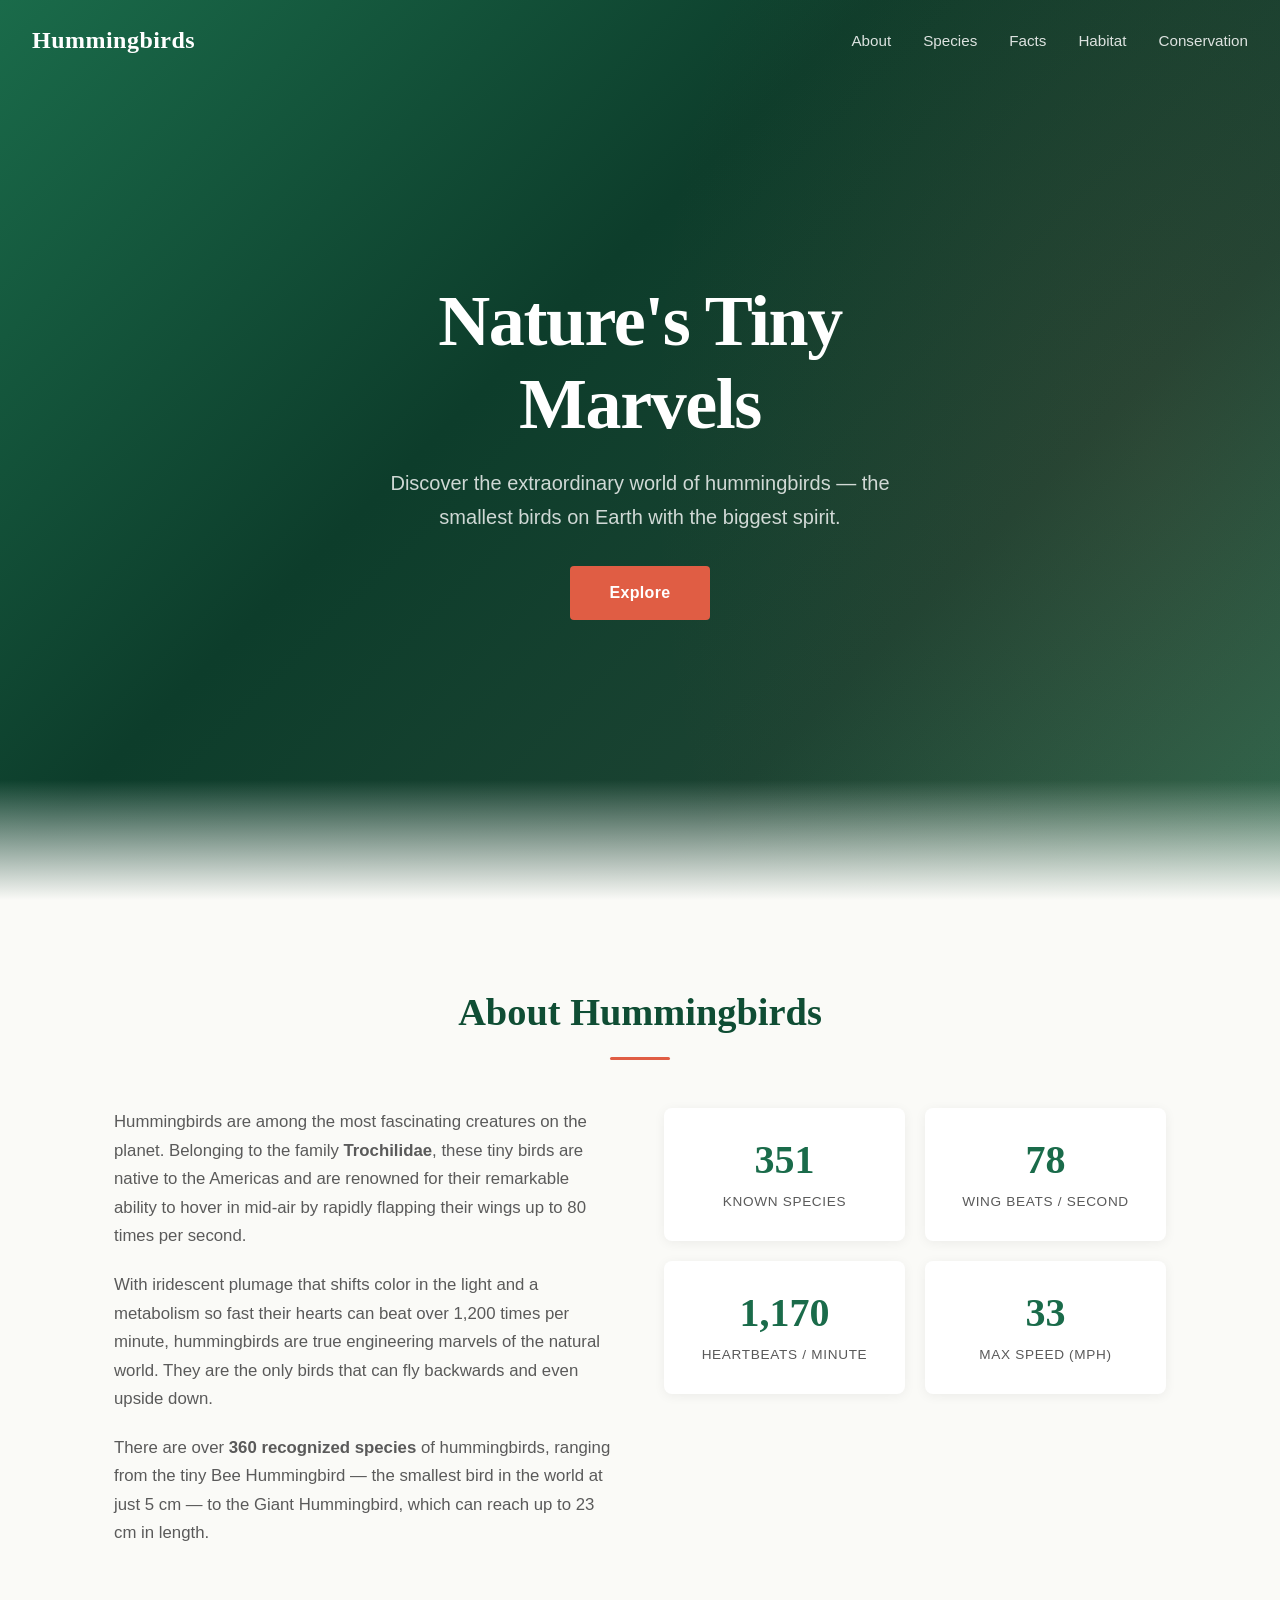
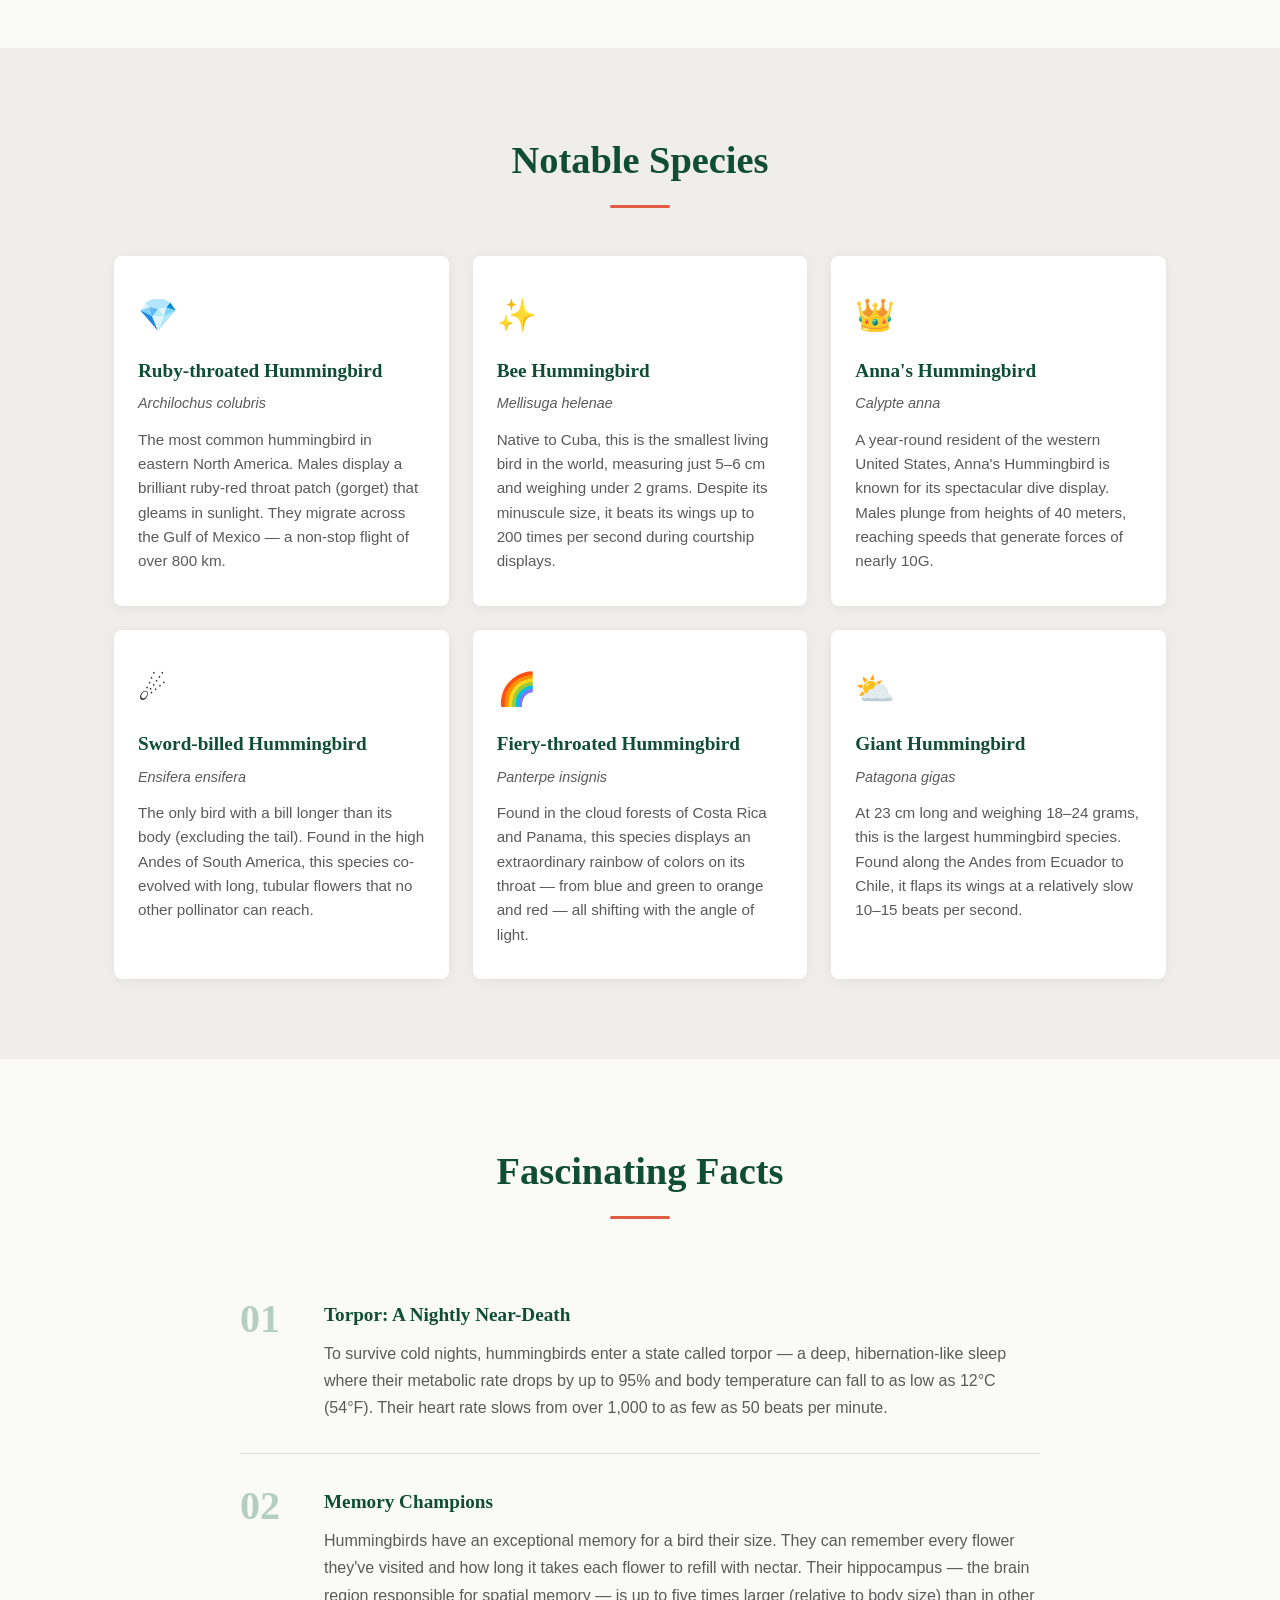
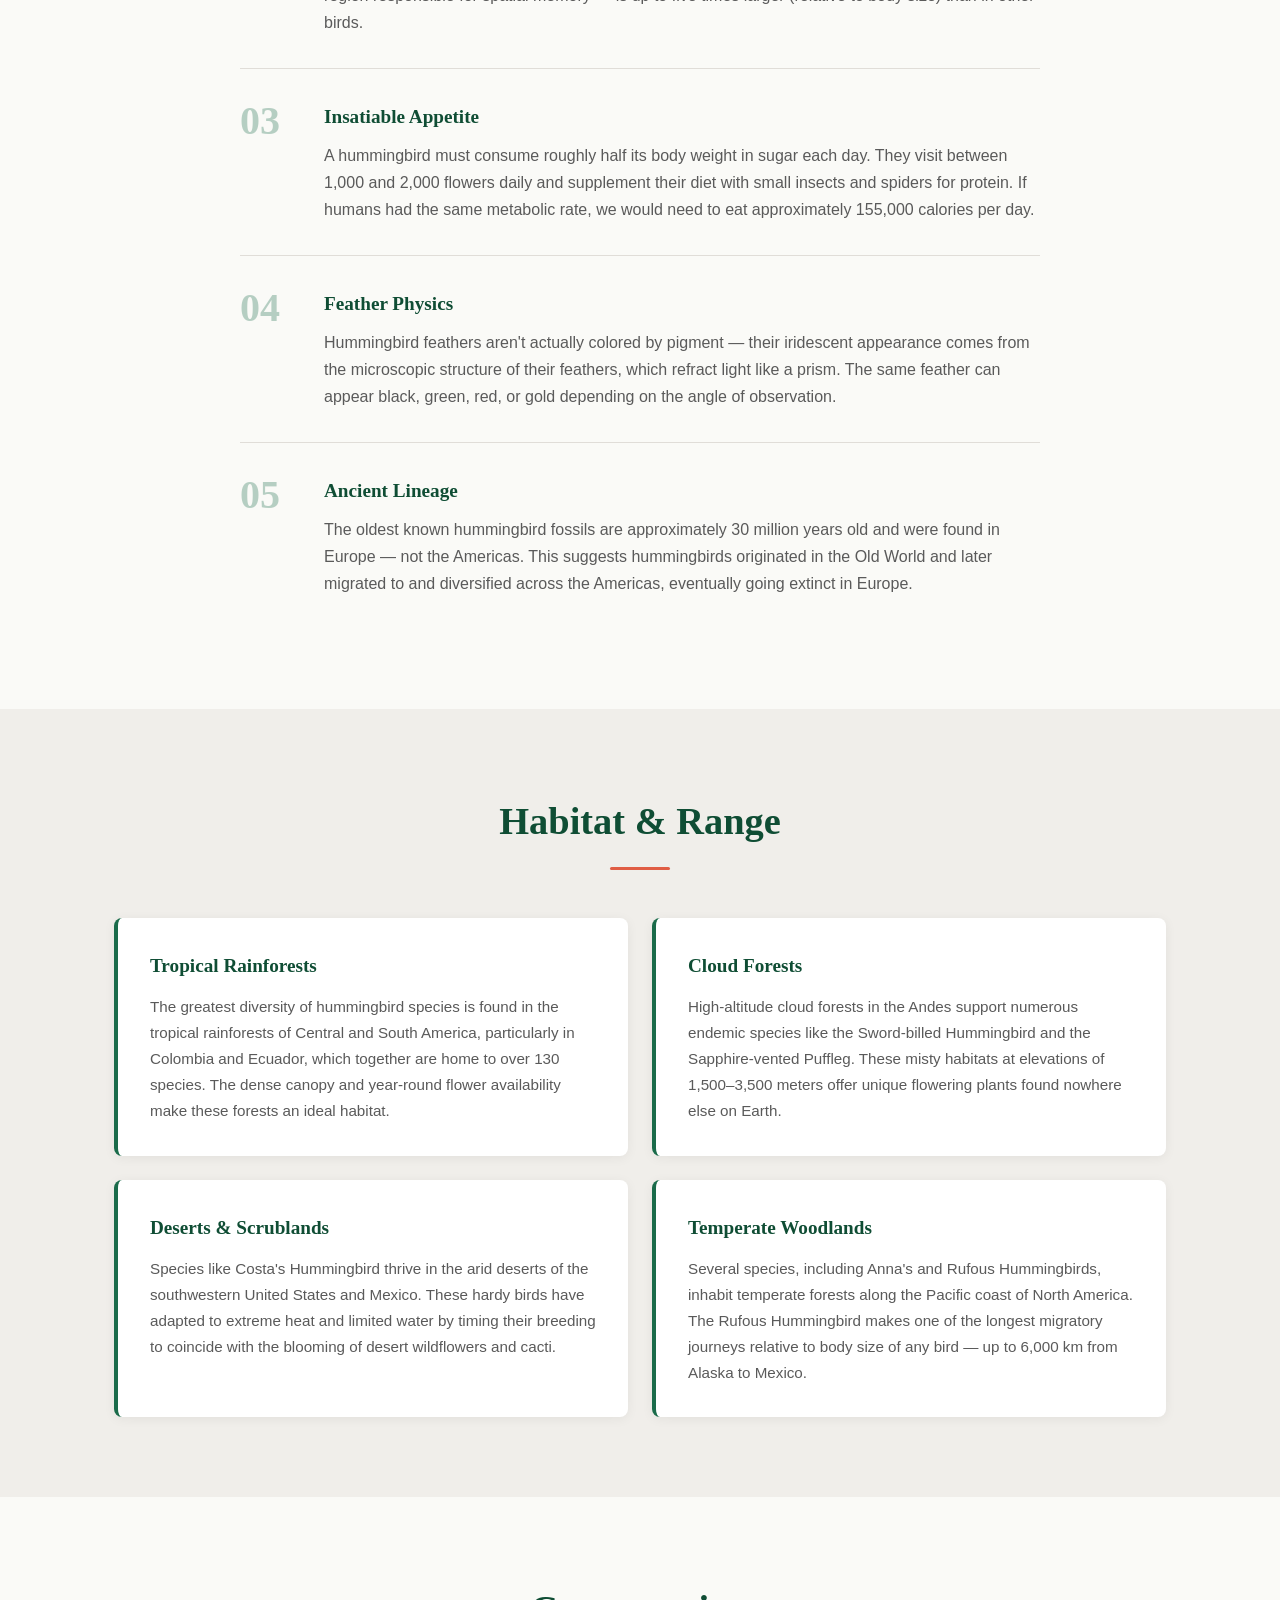
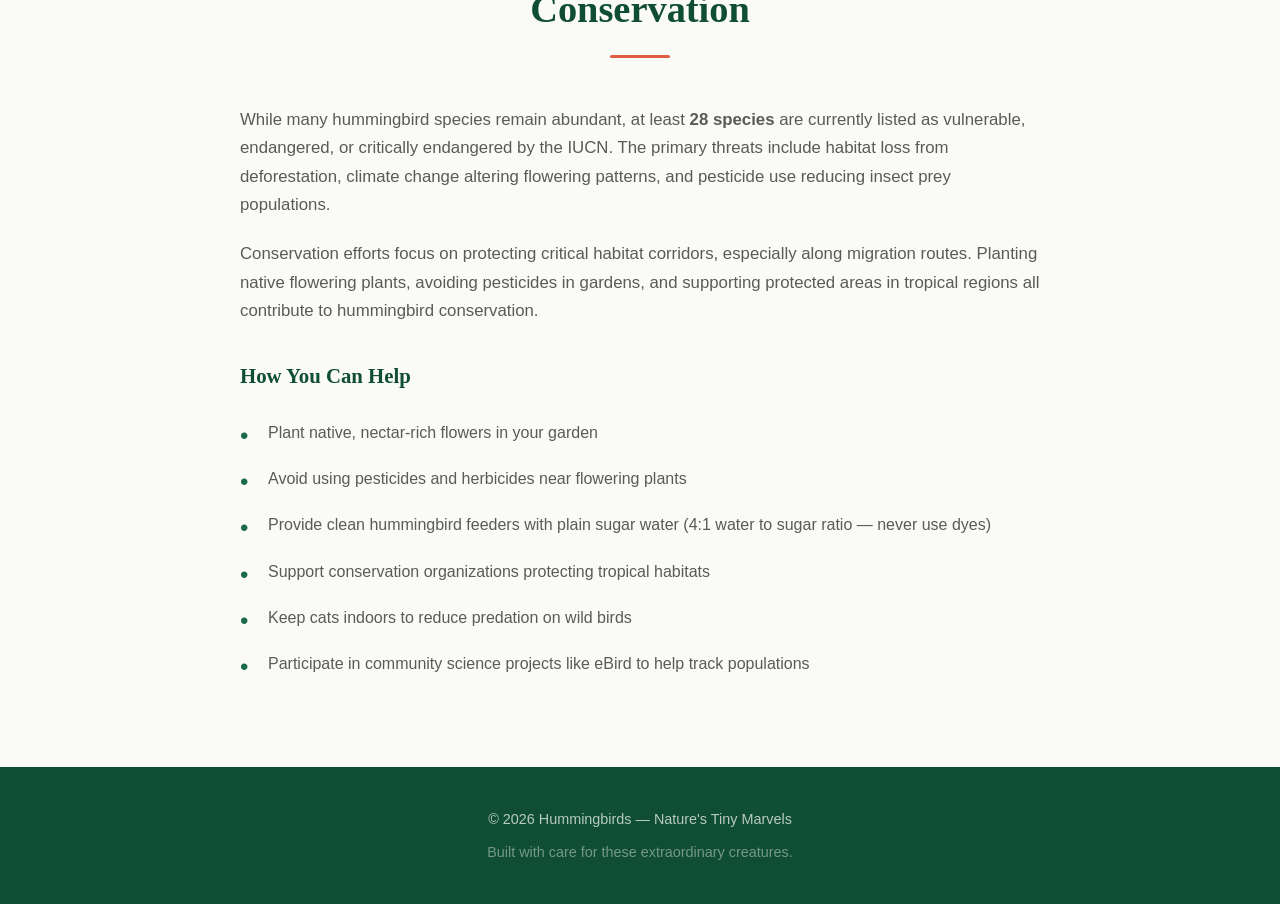
==== index.html @ 38709ebb "Add hummingbird website with HTML, CSS, and JavaScript Static website about hummingbirds featuring s" ====
<!DOCTYPE html>
<html lang="en">
<head>
  <meta charset="UTF-8">
  <meta name="viewport" content="width=device-width, initial-scale=1.0">
  <title>Hummingbirds — Nature's Tiny Marvels</title>
  <link rel="stylesheet" href="styles.css">
</head>
<body>
  <header class="hero">
    <nav class="nav">
      <div class="nav-brand">Hummingbirds</div>
      <ul class="nav-links">
        <li><a href="#about">About</a></li>
        <li><a href="#species">Species</a></li>
        <li><a href="#facts">Facts</a></li>
        <li><a href="#habitat">Habitat</a></li>
        <li><a href="#conservation">Conservation</a></li>
      </ul>
      <button class="nav-toggle" aria-label="Toggle navigation">&#9776;</button>
    </nav>
    <div class="hero-content">
      <h1>Nature's Tiny Marvels</h1>
      <p>Discover the extraordinary world of hummingbirds — the smallest birds on Earth with the biggest spirit.</p>
      <a href="#about" class="btn">Explore</a>
    </div>
  </header>

  <main>
    <!-- About Section -->
    <section id="about" class="section">
      <div class="container">
        <h2 class="section-title">About Hummingbirds</h2>
        <div class="about-grid">
          <div class="about-text">
            <p>
              Hummingbirds are among the most fascinating creatures on the planet. Belonging to the
              family <strong>Trochilidae</strong>, these tiny birds are native to the Americas and are
              renowned for their remarkable ability to hover in mid-air by rapidly flapping their wings
              up to 80 times per second.
            </p>
            <p>
              With iridescent plumage that shifts color in the light and a metabolism so fast their
              hearts can beat over 1,200 times per minute, hummingbirds are true engineering marvels
              of the natural world. They are the only birds that can fly backwards and even upside
              down.
            </p>
            <p>
              There are over <strong>360 recognized species</strong> of hummingbirds, ranging from
              the tiny Bee Hummingbird — the smallest bird in the world at just 5 cm — to the
              Giant Hummingbird, which can reach up to 23 cm in length.
            </p>
          </div>
          <div class="about-stats">
            <div class="stat-card">
              <span class="stat-number" data-target="360">0</span>
              <span class="stat-label">Known Species</span>
            </div>
            <div class="stat-card">
              <span class="stat-number" data-target="80">0</span>
              <span class="stat-label">Wing Beats / Second</span>
            </div>
            <div class="stat-card">
              <span class="stat-number" data-target="1200">0</span>
              <span class="stat-label">Heartbeats / Minute</span>
            </div>
            <div class="stat-card">
              <span class="stat-number" data-target="34">0</span>
              <span class="stat-label">Max Speed (mph)</span>
            </div>
          </div>
        </div>
      </div>
    </section>

    <!-- Species Section -->
    <section id="species" class="section section-alt">
      <div class="container">
        <h2 class="section-title">Notable Species</h2>
        <div class="species-grid">
          <div class="species-card">
            <div class="species-icon">&#x1F48E;</div>
            <h3>Ruby-throated Hummingbird</h3>
            <p class="species-latin">Archilochus colubris</p>
            <p>
              The most common hummingbird in eastern North America. Males display a brilliant
              ruby-red throat patch (gorget) that gleams in sunlight. They migrate across the
              Gulf of Mexico — a non-stop flight of over 800 km.
            </p>
          </div>
          <div class="species-card">
            <div class="species-icon">&#x2728;</div>
            <h3>Bee Hummingbird</h3>
            <p class="species-latin">Mellisuga helenae</p>
            <p>
              Native to Cuba, this is the smallest living bird in the world, measuring just
              5–6 cm and weighing under 2 grams. Despite its minuscule size, it beats its
              wings up to 200 times per second during courtship displays.
            </p>
          </div>
          <div class="species-card">
            <div class="species-icon">&#x1F451;</div>
            <h3>Anna's Hummingbird</h3>
            <p class="species-latin">Calypte anna</p>
            <p>
              A year-round resident of the western United States, Anna's Hummingbird is known
              for its spectacular dive display. Males plunge from heights of 40 meters, reaching
              speeds that generate forces of nearly 10G.
            </p>
          </div>
          <div class="species-card">
            <div class="species-icon">&#x2604;</div>
            <h3>Sword-billed Hummingbird</h3>
            <p class="species-latin">Ensifera ensifera</p>
            <p>
              The only bird with a bill longer than its body (excluding the tail). Found in the
              high Andes of South America, this species co-evolved with long, tubular flowers
              that no other pollinator can reach.
            </p>
          </div>
          <div class="species-card">
            <div class="species-icon">&#x1F308;</div>
            <h3>Fiery-throated Hummingbird</h3>
            <p class="species-latin">Panterpe insignis</p>
            <p>
              Found in the cloud forests of Costa Rica and Panama, this species displays an
              extraordinary rainbow of colors on its throat — from blue and green to orange
              and red — all shifting with the angle of light.
            </p>
          </div>
          <div class="species-card">
            <div class="species-icon">&#x26C5;</div>
            <h3>Giant Hummingbird</h3>
            <p class="species-latin">Patagona gigas</p>
            <p>
              At 23 cm long and weighing 18–24 grams, this is the largest hummingbird species.
              Found along the Andes from Ecuador to Chile, it flaps its wings at a relatively
              slow 10–15 beats per second.
            </p>
          </div>
        </div>
      </div>
    </section>

    <!-- Facts Section -->
    <section id="facts" class="section">
      <div class="container">
        <h2 class="section-title">Fascinating Facts</h2>
        <div class="facts-list">
          <div class="fact-item">
            <div class="fact-number">01</div>
            <div class="fact-content">
              <h3>Torpor: A Nightly Near-Death</h3>
              <p>
                To survive cold nights, hummingbirds enter a state called torpor — a deep,
                hibernation-like sleep where their metabolic rate drops by up to 95% and body
                temperature can fall to as low as 12°C (54°F). Their heart rate slows from
                over 1,000 to as few as 50 beats per minute.
              </p>
            </div>
          </div>
          <div class="fact-item">
            <div class="fact-number">02</div>
            <div class="fact-content">
              <h3>Memory Champions</h3>
              <p>
                Hummingbirds have an exceptional memory for a bird their size. They can remember
                every flower they've visited and how long it takes each flower to refill with
                nectar. Their hippocampus — the brain region responsible for spatial memory —
                is up to five times larger (relative to body size) than in other birds.
              </p>
            </div>
          </div>
          <div class="fact-item">
            <div class="fact-number">03</div>
            <div class="fact-content">
              <h3>Insatiable Appetite</h3>
              <p>
                A hummingbird must consume roughly half its body weight in sugar each day. They
                visit between 1,000 and 2,000 flowers daily and supplement their diet with
                small insects and spiders for protein. If humans had the same metabolic rate,
                we would need to eat approximately 155,000 calories per day.
              </p>
            </div>
          </div>
          <div class="fact-item">
            <div class="fact-number">04</div>
            <div class="fact-content">
              <h3>Feather Physics</h3>
              <p>
                Hummingbird feathers aren't actually colored by pigment — their iridescent
                appearance comes from the microscopic structure of their feathers, which refract
                light like a prism. The same feather can appear black, green, red, or gold
                depending on the angle of observation.
              </p>
            </div>
          </div>
          <div class="fact-item">
            <div class="fact-number">05</div>
            <div class="fact-content">
              <h3>Ancient Lineage</h3>
              <p>
                The oldest known hummingbird fossils are approximately 30 million years old
                and were found in Europe — not the Americas. This suggests hummingbirds
                originated in the Old World and later migrated to and diversified across
                the Americas, eventually going extinct in Europe.
              </p>
            </div>
          </div>
        </div>
      </div>
    </section>

    <!-- Habitat Section -->
    <section id="habitat" class="section section-alt">
      <div class="container">
        <h2 class="section-title">Habitat & Range</h2>
        <div class="habitat-grid">
          <div class="habitat-card">
            <h3>Tropical Rainforests</h3>
            <p>
              The greatest diversity of hummingbird species is found in the tropical rainforests
              of Central and South America, particularly in Colombia and Ecuador, which together
              are home to over 130 species. The dense canopy and year-round flower availability
              make these forests an ideal habitat.
            </p>
          </div>
          <div class="habitat-card">
            <h3>Cloud Forests</h3>
            <p>
              High-altitude cloud forests in the Andes support numerous endemic species like the
              Sword-billed Hummingbird and the Sapphire-vented Puffleg. These misty habitats at
              elevations of 1,500–3,500 meters offer unique flowering plants found nowhere else
              on Earth.
            </p>
          </div>
          <div class="habitat-card">
            <h3>Deserts & Scrublands</h3>
            <p>
              Species like Costa's Hummingbird thrive in the arid deserts of the southwestern
              United States and Mexico. These hardy birds have adapted to extreme heat and
              limited water by timing their breeding to coincide with the blooming of desert
              wildflowers and cacti.
            </p>
          </div>
          <div class="habitat-card">
            <h3>Temperate Woodlands</h3>
            <p>
              Several species, including Anna's and Rufous Hummingbirds, inhabit temperate
              forests along the Pacific coast of North America. The Rufous Hummingbird makes
              one of the longest migratory journeys relative to body size of any bird — up to
              6,000 km from Alaska to Mexico.
            </p>
          </div>
        </div>
      </div>
    </section>

    <!-- Conservation Section -->
    <section id="conservation" class="section">
      <div class="container">
        <h2 class="section-title">Conservation</h2>
        <div class="conservation-content">
          <div class="conservation-text">
            <p>
              While many hummingbird species remain abundant, at least <strong>28 species</strong>
              are currently listed as vulnerable, endangered, or critically endangered by the IUCN.
              The primary threats include habitat loss from deforestation, climate change altering
              flowering patterns, and pesticide use reducing insect prey populations.
            </p>
            <p>
              Conservation efforts focus on protecting critical habitat corridors, especially along
              migration routes. Planting native flowering plants, avoiding pesticides in gardens,
              and supporting protected areas in tropical regions all contribute to hummingbird
              conservation.
            </p>
            <h3>How You Can Help</h3>
            <ul class="help-list">
              <li>Plant native, nectar-rich flowers in your garden</li>
              <li>Avoid using pesticides and herbicides near flowering plants</li>
              <li>Provide clean hummingbird feeders with plain sugar water (4:1 water to sugar ratio — never use dyes)</li>
              <li>Support conservation organizations protecting tropical habitats</li>
              <li>Keep cats indoors to reduce predation on wild birds</li>
              <li>Participate in community science projects like eBird to help track populations</li>
            </ul>
          </div>
        </div>
      </div>
    </section>
  </main>

  <footer class="footer">
    <div class="container">
      <p>&copy; 2026 Hummingbirds — Nature's Tiny Marvels</p>
      <p class="footer-note">Built with care for these extraordinary creatures.</p>
    </div>
  </footer>

  <script src="script.js"></script>
</body>
</html>
---- styles.css ----
/* ===== Reset & Base ===== */
*,
*::before,
*::after {
  margin: 0;
  padding: 0;
  box-sizing: border-box;
}

:root {
  --color-primary: #1a6b4a;
  --color-primary-dark: #0f4d34;
  --color-accent: #e05d44;
  --color-bg: #fafaf7;
  --color-bg-alt: #f0eeea;
  --color-text: #2c2c2c;
  --color-text-light: #5a5a5a;
  --color-white: #ffffff;
  --font-heading: 'Georgia', 'Times New Roman', serif;
  --font-body: 'Segoe UI', 'Helvetica Neue', Arial, sans-serif;
  --max-width: 1100px;
  --transition: 0.3s ease;
}

html {
  scroll-behavior: smooth;
  font-size: 16px;
}

body {
  font-family: var(--font-body);
  color: var(--color-text);
  background-color: var(--color-bg);
  line-height: 1.7;
}

a {
  text-decoration: none;
  color: inherit;
}

ul {
  list-style: none;
}

img {
  max-width: 100%;
  display: block;
}

.container {
  max-width: var(--max-width);
  margin: 0 auto;
  padding: 0 1.5rem;
}

/* ===== Navigation ===== */
.nav {
  display: flex;
  align-items: center;
  justify-content: space-between;
  padding: 1.25rem 2rem;
  position: absolute;
  top: 0;
  left: 0;
  right: 0;
  z-index: 100;
}

.nav-brand {
  font-family: var(--font-heading);
  font-size: 1.5rem;
  font-weight: 700;
  color: var(--color-white);
  letter-spacing: 0.02em;
}

.nav-links {
  display: flex;
  gap: 2rem;
}

.nav-links a {
  color: rgba(255, 255, 255, 0.85);
  font-size: 0.95rem;
  font-weight: 500;
  transition: color var(--transition);
  position: relative;
}

.nav-links a::after {
  content: '';
  position: absolute;
  bottom: -4px;
  left: 0;
  width: 0;
  height: 2px;
  background-color: var(--color-white);
  transition: width var(--transition);
}

.nav-links a:hover {
  color: var(--color-white);
}

.nav-links a:hover::after {
  width: 100%;
}

.nav-toggle {
  display: none;
  background: none;
  border: none;
  color: var(--color-white);
  font-size: 1.5rem;
  cursor: pointer;
}

/* ===== Hero ===== */
.hero {
  position: relative;
  min-height: 100vh;
  display: flex;
  flex-direction: column;
  justify-content: center;
  align-items: center;
  text-align: center;
  background: linear-gradient(135deg, #1a6b4a 0%, #0d3d2b 40%, #1b4332 70%, #2d6a4f 100%);
  overflow: hidden;
}

.hero::before {
  content: '';
  position: absolute;
  top: -50%;
  right: -30%;
  width: 80%;
  height: 200%;
  background: radial-gradient(ellipse, rgba(224, 93, 68, 0.08) 0%, transparent 70%);
  pointer-events: none;
}

.hero::after {
  content: '';
  position: absolute;
  bottom: 0;
  left: 0;
  right: 0;
  height: 120px;
  background: linear-gradient(to top, var(--color-bg), transparent);
  pointer-events: none;
}

.hero-content {
  position: relative;
  z-index: 10;
  padding: 0 1.5rem;
  max-width: 700px;
}

.hero-content h1 {
  font-family: var(--font-heading);
  font-size: clamp(2.5rem, 6vw, 4.5rem);
  color: var(--color-white);
  line-height: 1.15;
  margin-bottom: 1.25rem;
  letter-spacing: -0.02em;
}

.hero-content p {
  font-size: clamp(1rem, 2vw, 1.25rem);
  color: rgba(255, 255, 255, 0.8);
  margin-bottom: 2rem;
  max-width: 550px;
  margin-left: auto;
  margin-right: auto;
}

.btn {
  display: inline-block;
  padding: 0.85rem 2.5rem;
  background-color: var(--color-accent);
  color: var(--color-white);
  font-size: 1rem;
  font-weight: 600;
  border-radius: 4px;
  transition: background-color var(--transition), transform var(--transition);
  letter-spacing: 0.02em;
}

.btn:hover {
  background-color: #c94d38;
  transform: translateY(-2px);
}

/* ===== Sections ===== */
.section {
  padding: 5rem 0;
}

.section-alt {
  background-color: var(--color-bg-alt);
}

.section-title {
  font-family: var(--font-heading);
  font-size: clamp(1.75rem, 3vw, 2.5rem);
  text-align: center;
  margin-bottom: 3rem;
  color: var(--color-primary-dark);
  position: relative;
}

.section-title::after {
  content: '';
  display: block;
  width: 60px;
  height: 3px;
  background-color: var(--color-accent);
  margin: 0.75rem auto 0;
  border-radius: 2px;
}

/* ===== About Section ===== */
.about-grid {
  display: grid;
  grid-template-columns: 1fr 1fr;
  gap: 3rem;
  align-items: start;
}

.about-text p {
  margin-bottom: 1.25rem;
  color: var(--color-text-light);
  font-size: 1.05rem;
}

.about-stats {
  display: grid;
  grid-template-columns: 1fr 1fr;
  gap: 1.25rem;
}

.stat-card {
  background: var(--color-white);
  border-radius: 8px;
  padding: 1.75rem 1.25rem;
  text-align: center;
  box-shadow: 0 2px 12px rgba(0, 0, 0, 0.06);
  transition: transform var(--transition), box-shadow var(--transition);
}

.stat-card:hover {
  transform: translateY(-4px);
  box-shadow: 0 6px 20px rgba(0, 0, 0, 0.1);
}

.stat-number {
  display: block;
  font-family: var(--font-heading);
  font-size: 2.5rem;
  font-weight: 700;
  color: var(--color-primary);
  line-height: 1.2;
}

.stat-label {
  display: block;
  font-size: 0.85rem;
  color: var(--color-text-light);
  margin-top: 0.35rem;
  text-transform: uppercase;
  letter-spacing: 0.05em;
}

/* ===== Species Section ===== */
.species-grid {
  display: grid;
  grid-template-columns: repeat(3, 1fr);
  gap: 1.5rem;
}

.species-card {
  background: var(--color-white);
  border-radius: 8px;
  padding: 2rem 1.5rem;
  box-shadow: 0 2px 12px rgba(0, 0, 0, 0.06);
  transition: transform var(--transition), box-shadow var(--transition);
}

.species-card:hover {
  transform: translateY(-4px);
  box-shadow: 0 6px 20px rgba(0, 0, 0, 0.1);
}

.species-icon {
  font-size: 2rem;
  margin-bottom: 0.75rem;
}

.species-card h3 {
  font-family: var(--font-heading);
  font-size: 1.2rem;
  color: var(--color-primary-dark);
  margin-bottom: 0.25rem;
}

.species-latin {
  font-style: italic;
  font-size: 0.9rem;
  color: var(--color-text-light);
  margin-bottom: 0.75rem;
}

.species-card p:last-child {
  font-size: 0.95rem;
  color: var(--color-text-light);
  line-height: 1.6;
}

/* ===== Facts Section ===== */
.facts-list {
  max-width: 800px;
  margin: 0 auto;
}

.fact-item {
  display: flex;
  gap: 1.5rem;
  padding: 2rem 0;
  border-bottom: 1px solid #e0ddd8;
}

.fact-item:last-child {
  border-bottom: none;
}

.fact-number {
  font-family: var(--font-heading);
  font-size: 2.5rem;
  font-weight: 700;
  color: var(--color-primary);
  opacity: 0.3;
  line-height: 1;
  flex-shrink: 0;
  width: 60px;
}

.fact-content h3 {
  font-family: var(--font-heading);
  font-size: 1.2rem;
  color: var(--color-primary-dark);
  margin-bottom: 0.5rem;
}

.fact-content p {
  font-size: 1rem;
  color: var(--color-text-light);
  line-height: 1.7;
}

/* ===== Habitat Section ===== */
.habitat-grid {
  display: grid;
  grid-template-columns: repeat(2, 1fr);
  gap: 1.5rem;
}

.habitat-card {
  background: var(--color-white);
  border-radius: 8px;
  padding: 2rem;
  box-shadow: 0 2px 12px rgba(0, 0, 0, 0.06);
  border-left: 4px solid var(--color-primary);
  transition: transform var(--transition), box-shadow var(--transition);
}

.habitat-card:hover {
  transform: translateY(-4px);
  box-shadow: 0 6px 20px rgba(0, 0, 0, 0.1);
}

.habitat-card h3 {
  font-family: var(--font-heading);
  font-size: 1.2rem;
  color: var(--color-primary-dark);
  margin-bottom: 0.75rem;
}

.habitat-card p {
  font-size: 0.95rem;
  color: var(--color-text-light);
  line-height: 1.7;
}

/* ===== Conservation Section ===== */
.conservation-content {
  max-width: 800px;
  margin: 0 auto;
}

.conservation-text p {
  font-size: 1.05rem;
  color: var(--color-text-light);
  margin-bottom: 1.25rem;
  line-height: 1.7;
}

.conservation-text h3 {
  font-family: var(--font-heading);
  font-size: 1.3rem;
  color: var(--color-primary-dark);
  margin-top: 2rem;
  margin-bottom: 1rem;
}

.help-list {
  list-style: none;
  padding: 0;
}

.help-list li {
  position: relative;
  padding: 0.6rem 0 0.6rem 1.75rem;
  font-size: 1rem;
  color: var(--color-text-light);
}

.help-list li::before {
  content: '\2022';
  position: absolute;
  left: 0;
  color: var(--color-primary);
  font-size: 1.5rem;
  line-height: 1.4;
}

/* ===== Footer ===== */
.footer {
  background-color: var(--color-primary-dark);
  color: rgba(255, 255, 255, 0.7);
  text-align: center;
  padding: 2.5rem 0;
}

.footer p {
  font-size: 0.9rem;
}

.footer-note {
  margin-top: 0.5rem;
  font-size: 0.8rem;
  opacity: 0.6;
}

/* ===== Animations ===== */
.fade-in {
  opacity: 0;
  transform: translateY(24px);
  transition: opacity 0.6s ease, transform 0.6s ease;
}

.fade-in.visible {
  opacity: 1;
  transform: translateY(0);
}

/* ===== Responsive ===== */
@media (max-width: 900px) {
  .species-grid {
    grid-template-columns: repeat(2, 1fr);
  }

  .about-grid {
    grid-template-columns: 1fr;
  }
}

@media (max-width: 700px) {
  .nav-links {
    display: none;
    position: absolute;
    top: 100%;
    left: 0;
    right: 0;
    flex-direction: column;
    background: rgba(15, 77, 52, 0.95);
    padding: 1rem 2rem;
    gap: 0.75rem;
    backdrop-filter: blur(8px);
  }

  .nav-links.active {
    display: flex;
  }

  .nav-toggle {
    display: block;
  }

  .species-grid {
    grid-template-columns: 1fr;
  }

  .habitat-grid {
    grid-template-columns: 1fr;
  }

  .about-stats {
    grid-template-columns: 1fr 1fr;
  }

  .fact-item {
    flex-direction: column;
    gap: 0.5rem;
  }

  .fact-number {
    width: auto;
  }

  .section {
    padding: 3.5rem 0;
  }
}
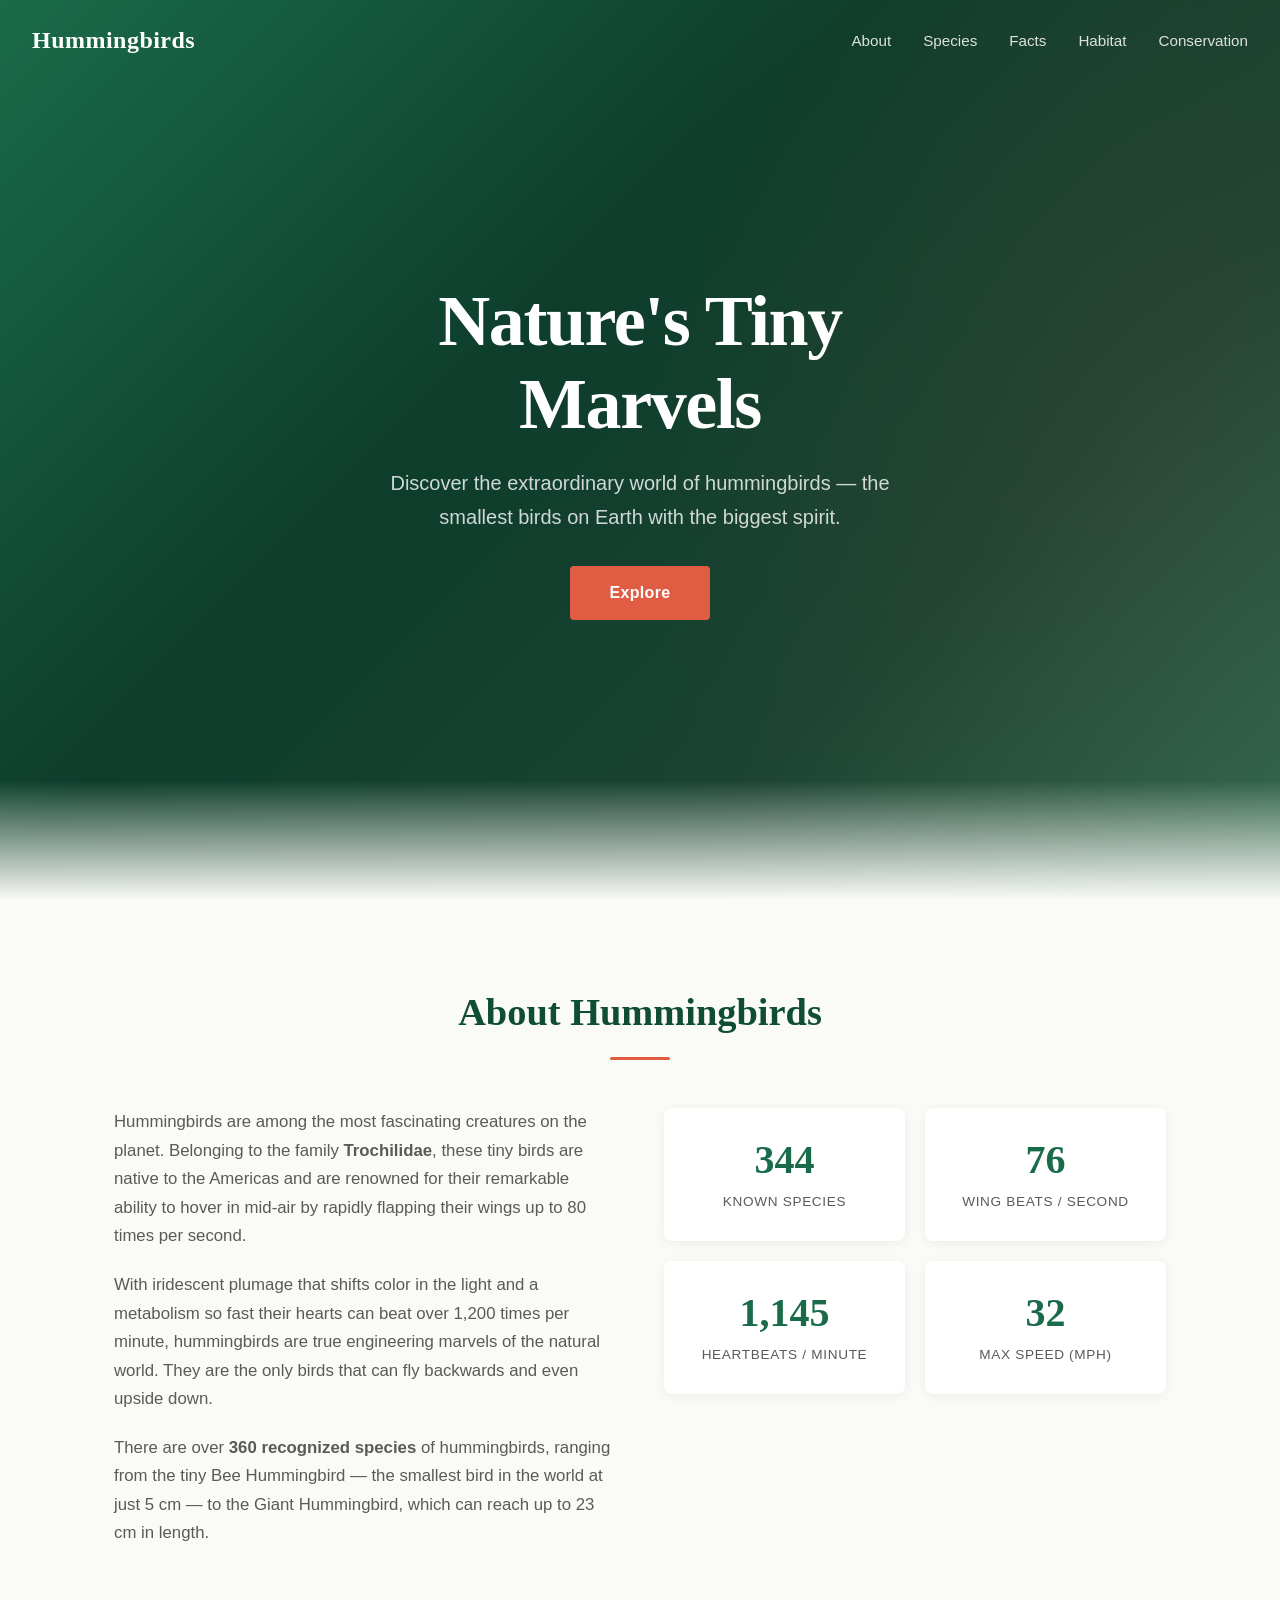
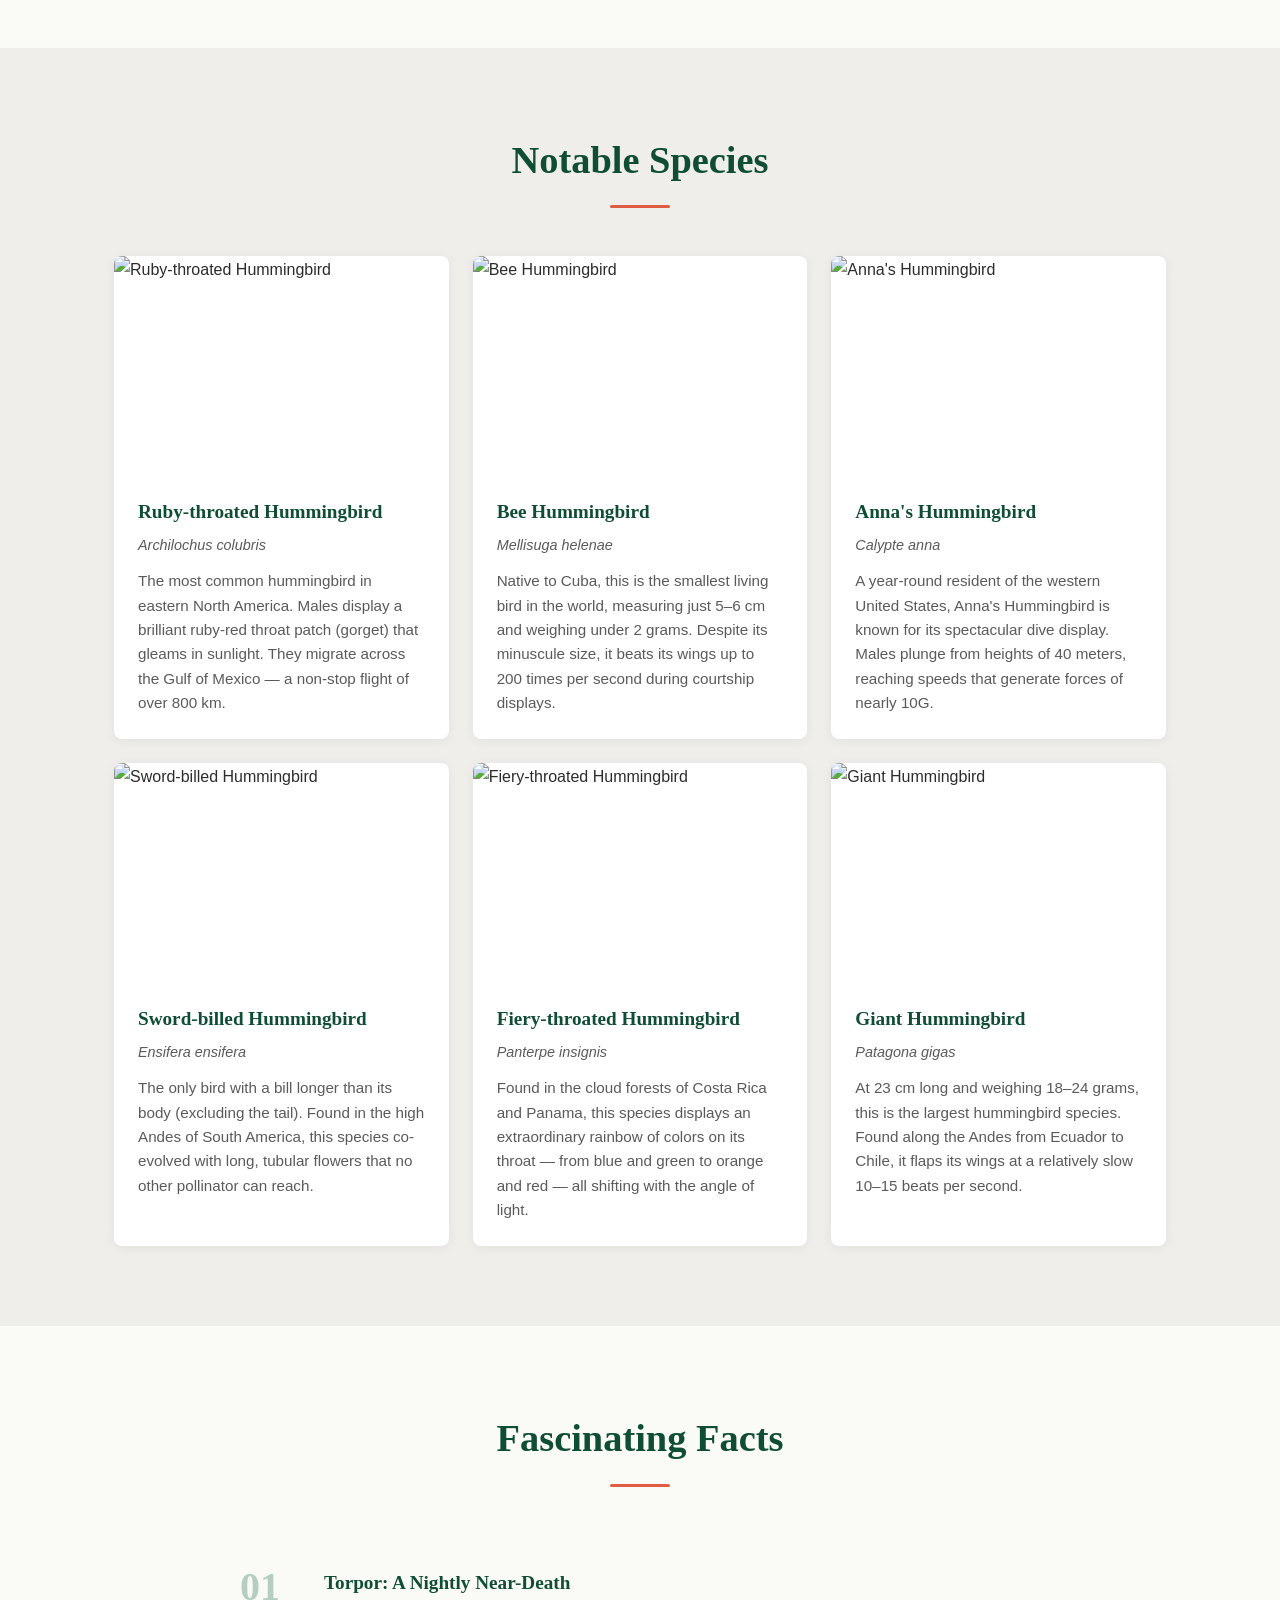
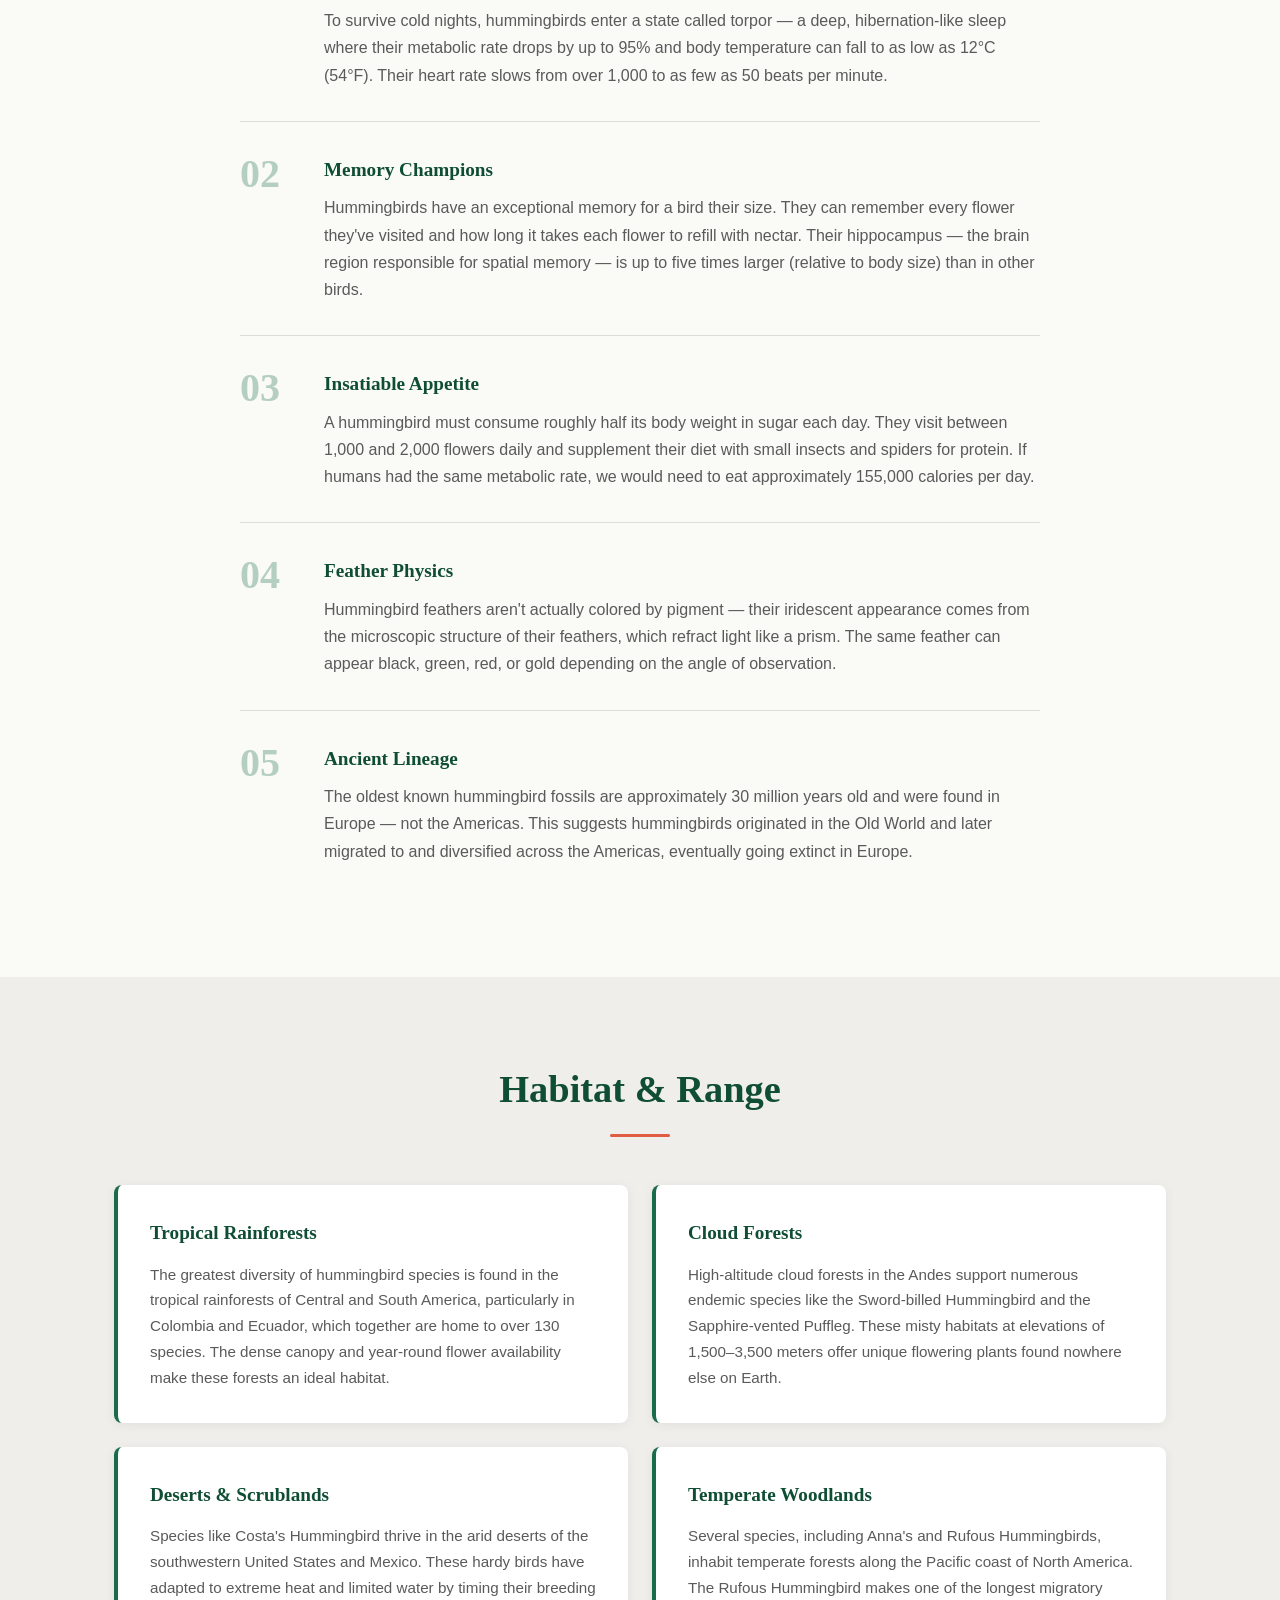
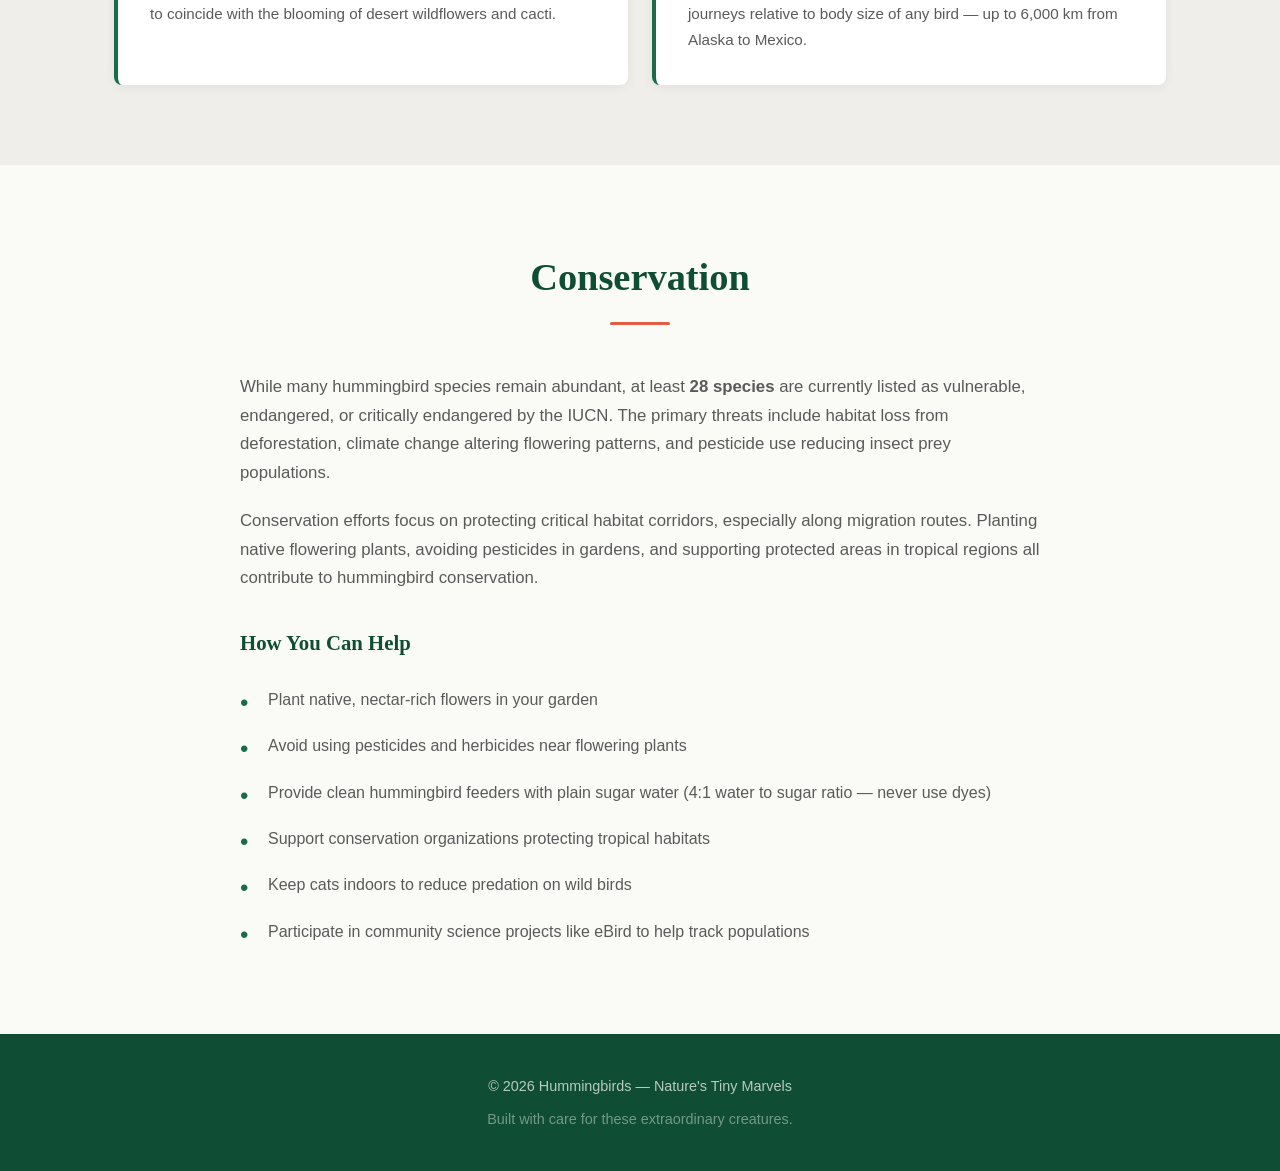
==== commit aefd99e2: "Add species photos from Wikimedia Commons Replace emoji icons in the species cards with real photogr" ====
--- a/index.html
+++ b/index.html
@@ -79,7 +79,7 @@
         <h2 class="section-title">Notable Species</h2>
         <div class="species-grid">
           <div class="species-card">
-            <div class="species-icon">&#x1F48E;</div>
+            <img class="species-img" src="https://upload.wikimedia.org/wikipedia/commons/f/f3/Archilochus_colubris_%28Male%29.jpg" alt="Ruby-throated Hummingbird">
             <h3>Ruby-throated Hummingbird</h3>
             <p class="species-latin">Archilochus colubris</p>
             <p>
@@ -89,7 +89,7 @@
             </p>
           </div>
           <div class="species-card">
-            <div class="species-icon">&#x2728;</div>
+            <img class="species-img" src="https://upload.wikimedia.org/wikipedia/commons/b/bf/Bee_hummingbird_%28Mellisuga_helenae%29_immature_male.jpg" alt="Bee Hummingbird">
             <h3>Bee Hummingbird</h3>
             <p class="species-latin">Mellisuga helenae</p>
             <p>
@@ -99,7 +99,7 @@
             </p>
           </div>
           <div class="species-card">
-            <div class="species-icon">&#x1F451;</div>
+            <img class="species-img" src="https://upload.wikimedia.org/wikipedia/commons/c/c4/Anna%27s_hummingbird.jpg" alt="Anna's Hummingbird">
             <h3>Anna's Hummingbird</h3>
             <p class="species-latin">Calypte anna</p>
             <p>
@@ -109,7 +109,7 @@
             </p>
           </div>
           <div class="species-card">
-            <div class="species-icon">&#x2604;</div>
+            <img class="species-img" src="https://upload.wikimedia.org/wikipedia/commons/b/bb/Sword-billed_hummingbird_%28Ensifera_ensifera%29_Caldas.jpg" alt="Sword-billed Hummingbird">
             <h3>Sword-billed Hummingbird</h3>
             <p class="species-latin">Ensifera ensifera</p>
             <p>
@@ -119,7 +119,7 @@
             </p>
           </div>
           <div class="species-card">
-            <div class="species-icon">&#x1F308;</div>
+            <img class="species-img" src="https://upload.wikimedia.org/wikipedia/commons/7/75/Fiery-throated_Hummingbird.jpg" alt="Fiery-throated Hummingbird">
             <h3>Fiery-throated Hummingbird</h3>
             <p class="species-latin">Panterpe insignis</p>
             <p>
@@ -129,7 +129,7 @@
             </p>
           </div>
           <div class="species-card">
-            <div class="species-icon">&#x26C5;</div>
+            <img class="species-img" src="https://upload.wikimedia.org/wikipedia/commons/7/79/Patagona_gigas.jpg" alt="Giant Hummingbird">
             <h3>Giant Hummingbird</h3>
             <p class="species-latin">Patagona gigas</p>
             <p>
--- a/styles.css
+++ b/styles.css
@@ -283,7 +283,8 @@
 .species-card {
   background: var(--color-white);
   border-radius: 8px;
-  padding: 2rem 1.5rem;
+  padding: 0;
+  overflow: hidden;
   box-shadow: 0 2px 12px rgba(0, 0, 0, 0.06);
   transition: transform var(--transition), box-shadow var(--transition);
 }
@@ -293,9 +294,10 @@
   box-shadow: 0 6px 20px rgba(0, 0, 0, 0.1);
 }
 
-.species-icon {
-  font-size: 2rem;
-  margin-bottom: 0.75rem;
+.species-img {
+  width: 100%;
+  height: 220px;
+  object-fit: cover;
 }
 
 .species-card h3 {
@@ -303,6 +305,7 @@
   font-size: 1.2rem;
   color: var(--color-primary-dark);
   margin-bottom: 0.25rem;
+  padding: 1.25rem 1.5rem 0;
 }
 
 .species-latin {
@@ -310,12 +313,14 @@
   font-size: 0.9rem;
   color: var(--color-text-light);
   margin-bottom: 0.75rem;
+  padding: 0 1.5rem;
 }
 
 .species-card p:last-child {
   font-size: 0.95rem;
   color: var(--color-text-light);
   line-height: 1.6;
+  padding: 0 1.5rem 1.5rem;
 }
 
 /* ===== Facts Section ===== */
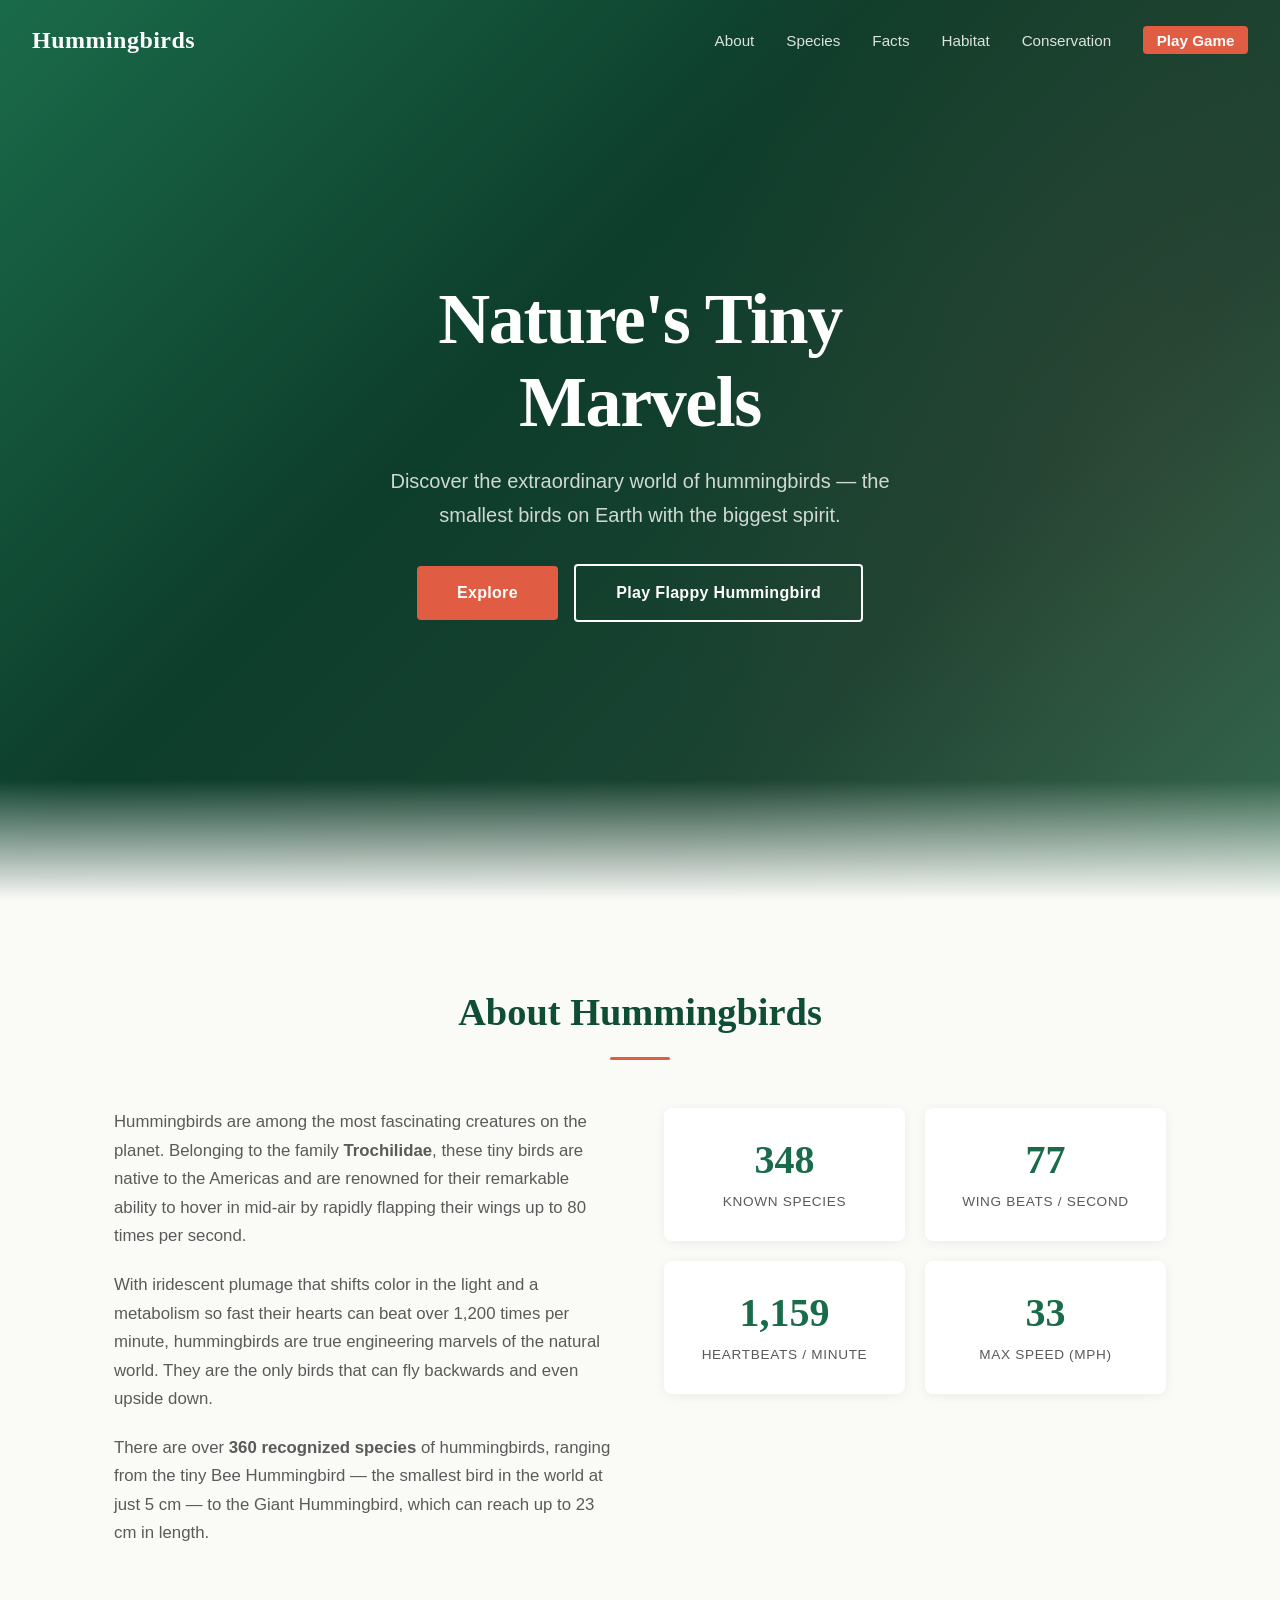
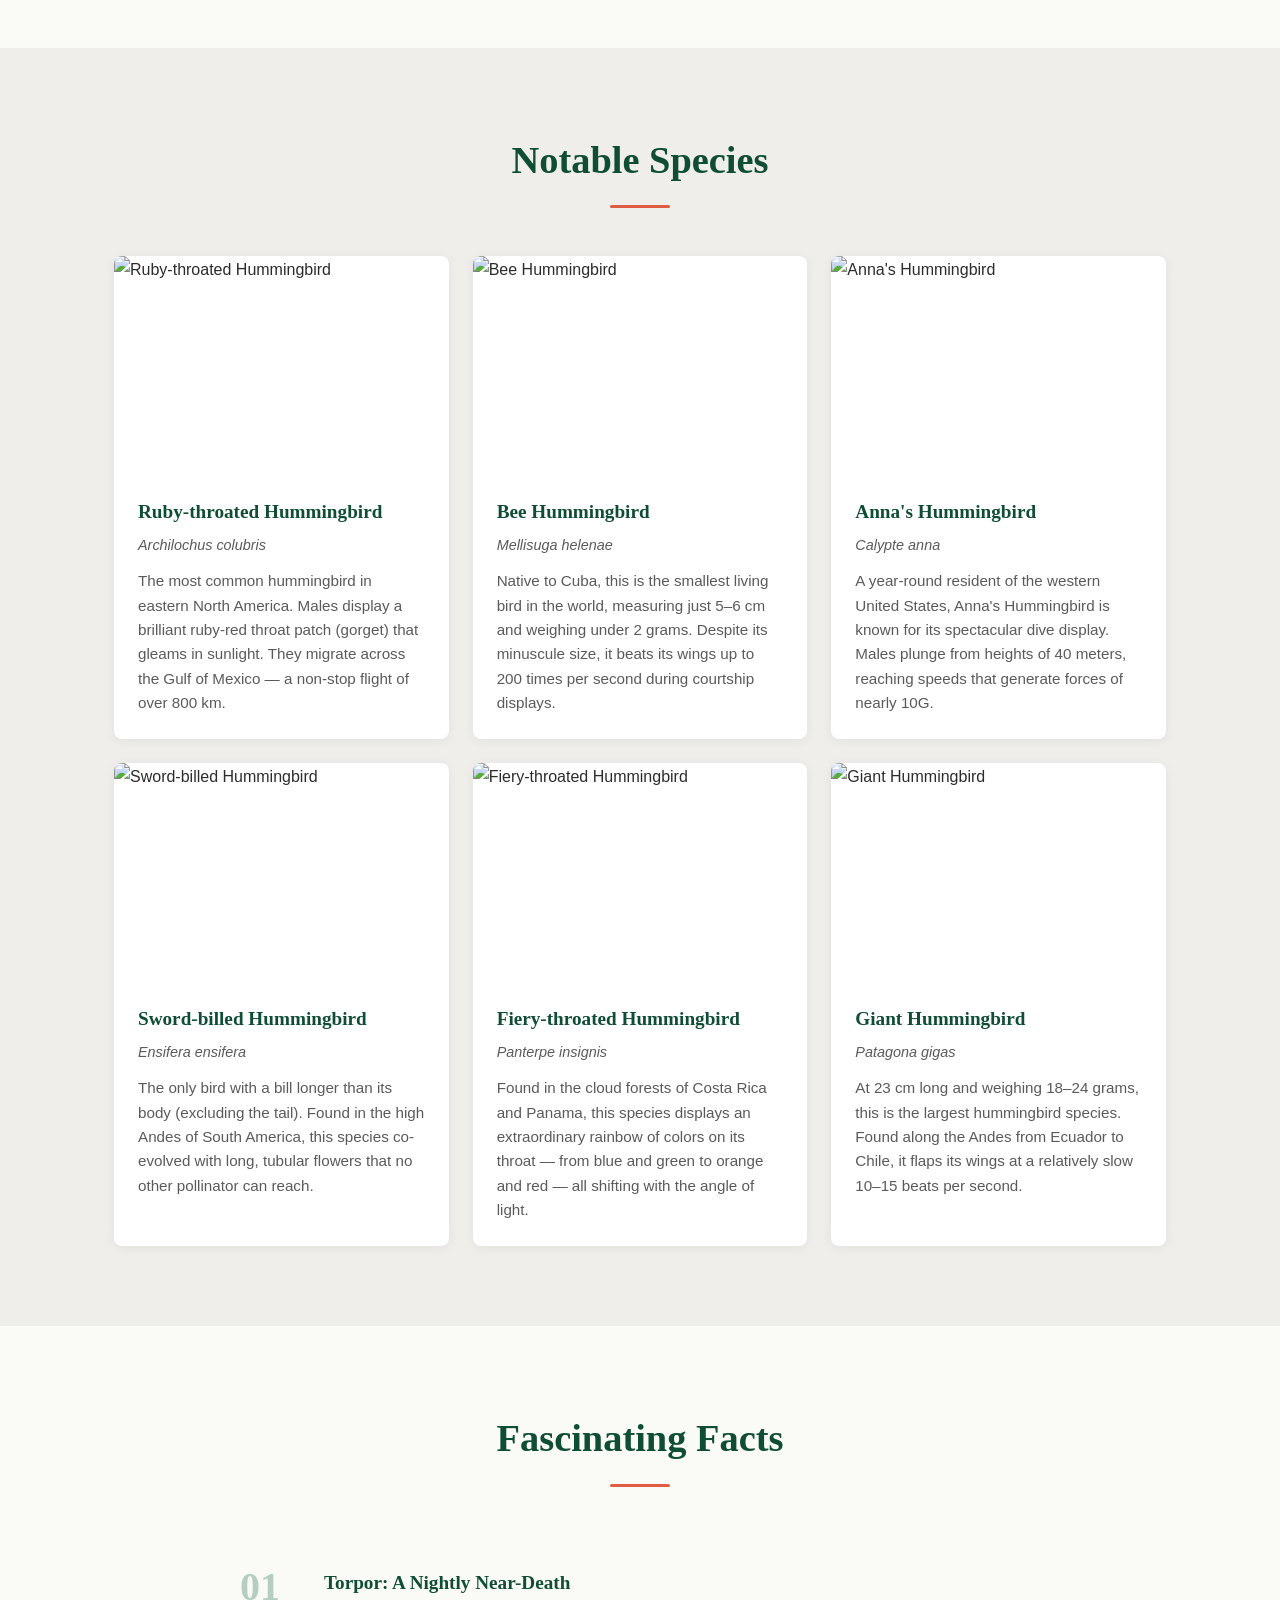
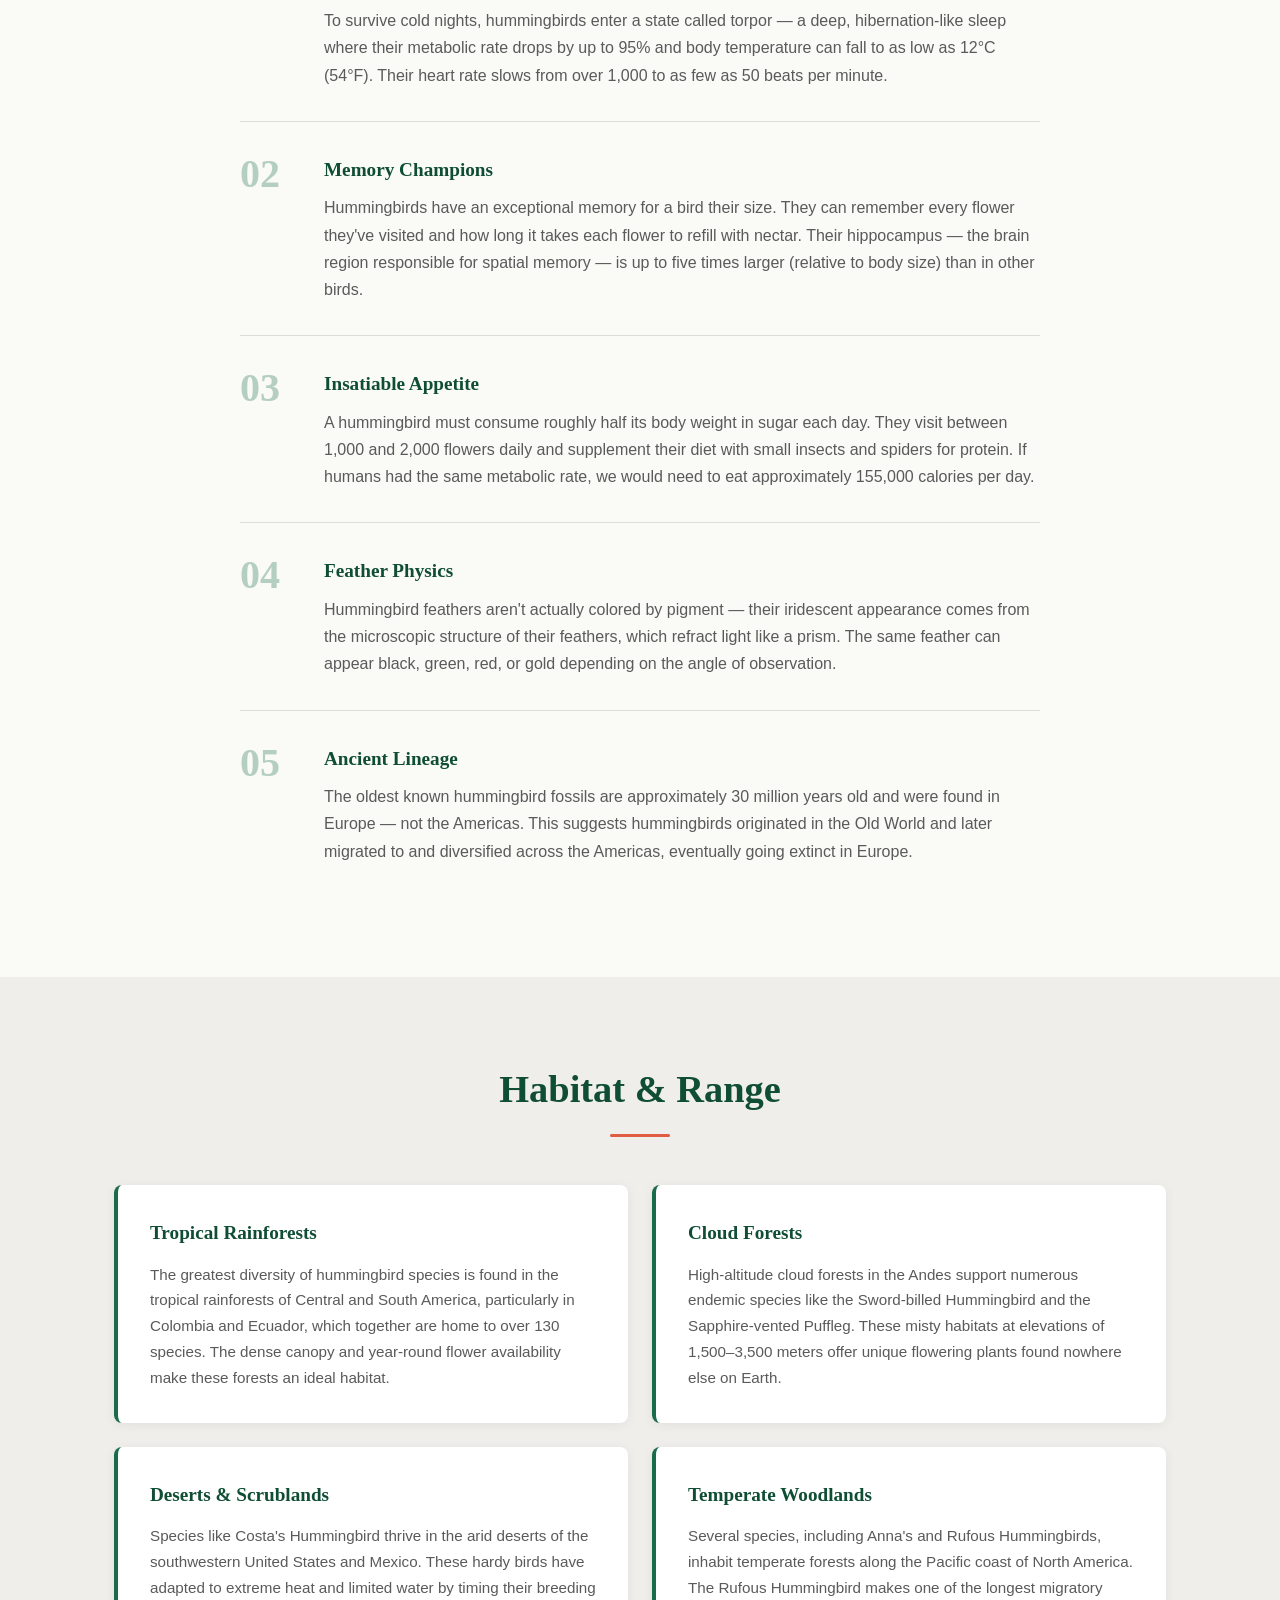
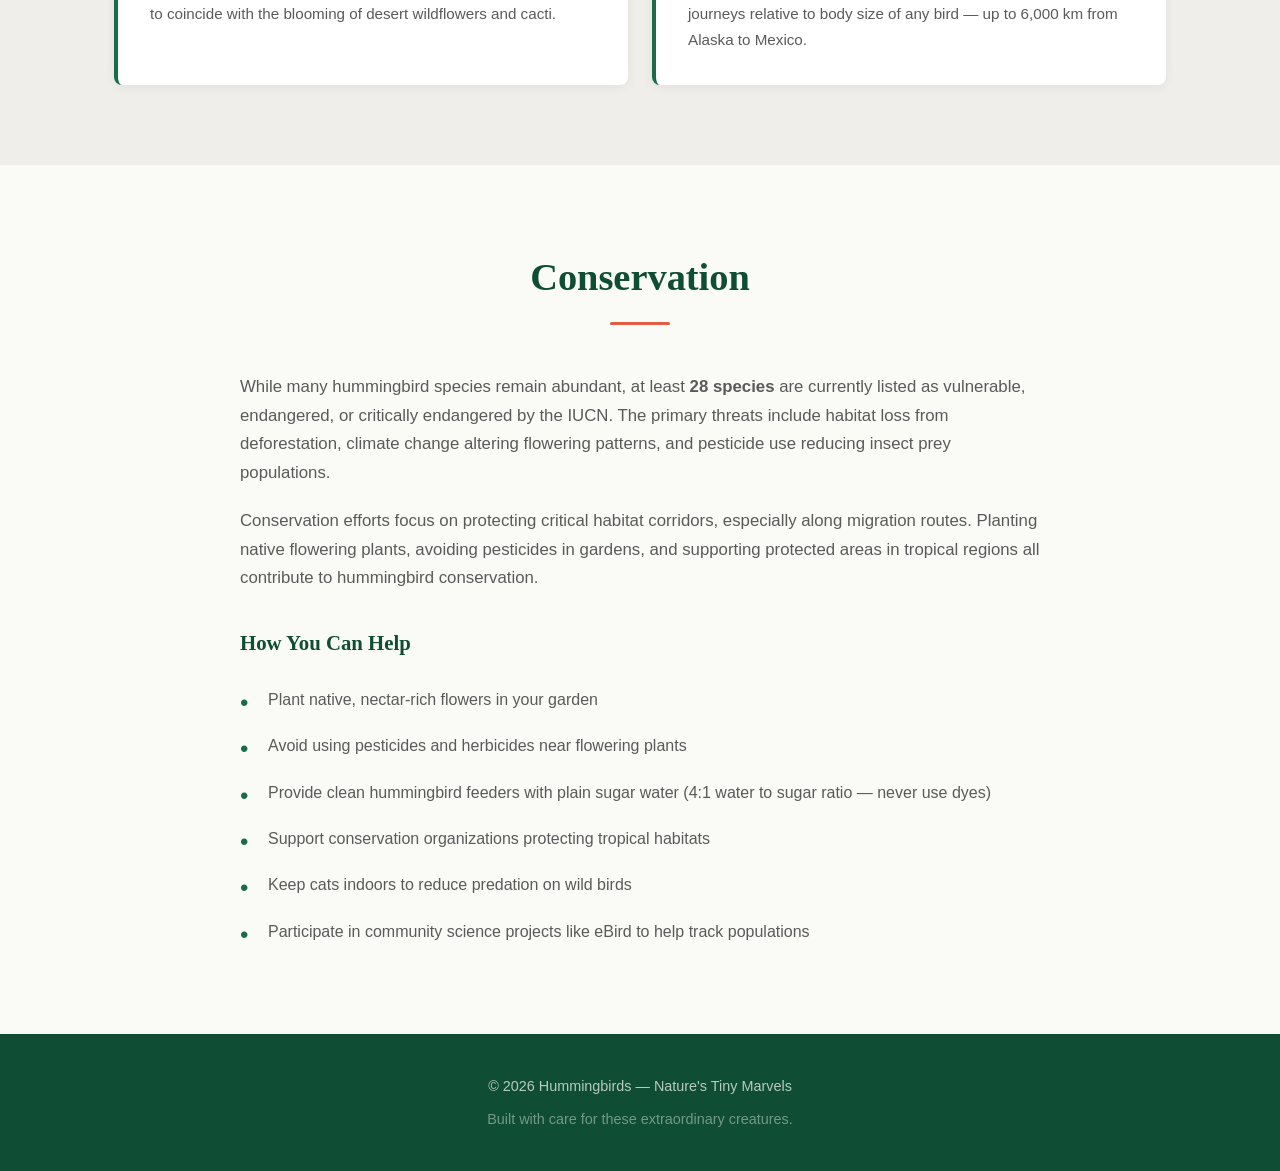
==== commit a5fe3a20: "Add Flappy Hummingbird game A Flappy Bird-style browser game featuring a hummingbird dodging branch " ====
--- a/index.html
+++ b/index.html
@@ -16,6 +16,7 @@
         <li><a href="#facts">Facts</a></li>
         <li><a href="#habitat">Habitat</a></li>
         <li><a href="#conservation">Conservation</a></li>
+        <li><a href="game/index.html" class="nav-game-link">Play Game</a></li>
       </ul>
       <button class="nav-toggle" aria-label="Toggle navigation">&#9776;</button>
     </nav>
@@ -23,6 +24,7 @@
       <h1>Nature's Tiny Marvels</h1>
       <p>Discover the extraordinary world of hummingbirds — the smallest birds on Earth with the biggest spirit.</p>
       <a href="#about" class="btn">Explore</a>
+      <a href="game/index.html" class="btn btn-game">Play Flappy Hummingbird</a>
     </div>
   </header>
 
--- a/styles.css
+++ b/styles.css
@@ -193,6 +193,29 @@
   transform: translateY(-2px);
 }
 
+.btn-game {
+  margin-left: 0.75rem;
+  background-color: transparent;
+  border: 2px solid var(--color-white);
+}
+
+.btn-game:hover {
+  background-color: rgba(255, 255, 255, 0.15);
+}
+
+.nav-game-link {
+  background-color: var(--color-accent);
+  padding: 0.35rem 0.85rem;
+  border-radius: 4px;
+  font-weight: 600 !important;
+  color: var(--color-white) !important;
+  transition: background-color 0.3s ease;
+}
+
+.nav-game-link:hover {
+  background-color: #c94d38;
+}
+
 /* ===== Sections ===== */
 .section {
   padding: 5rem 0;
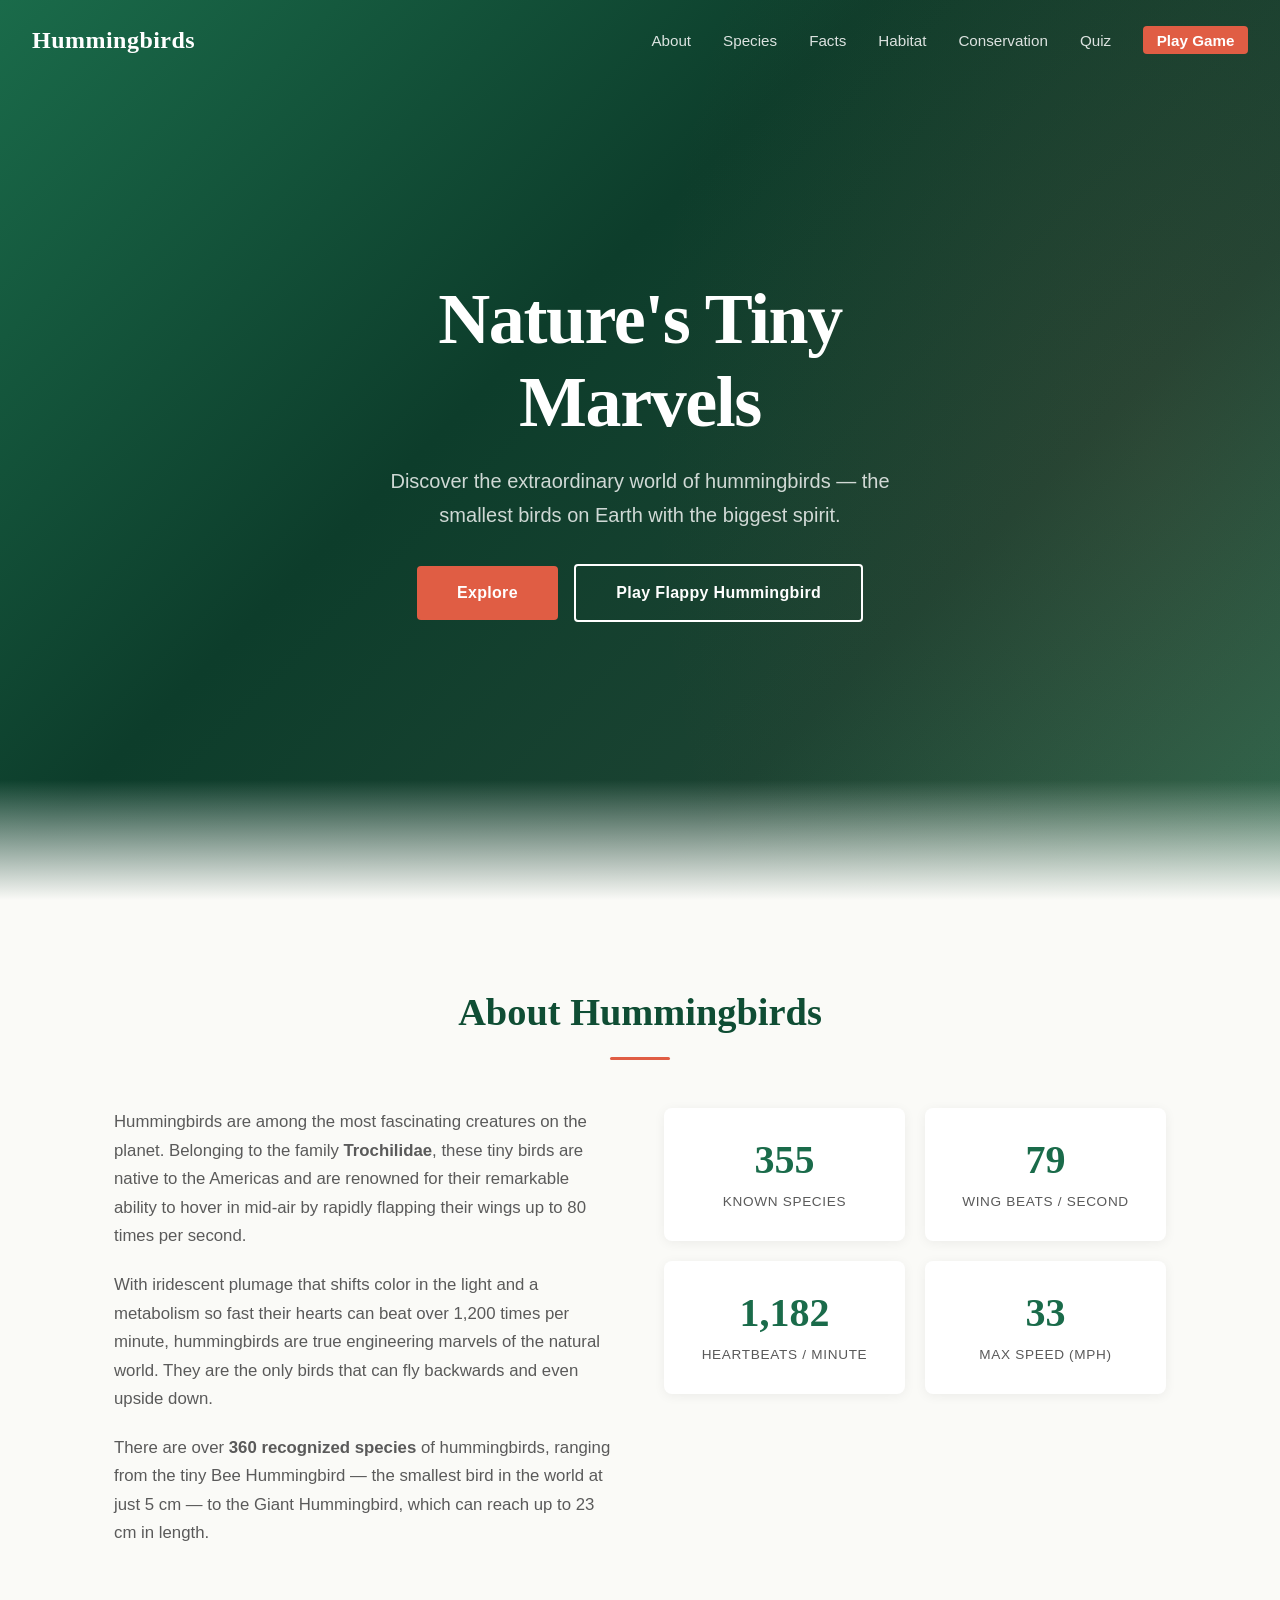
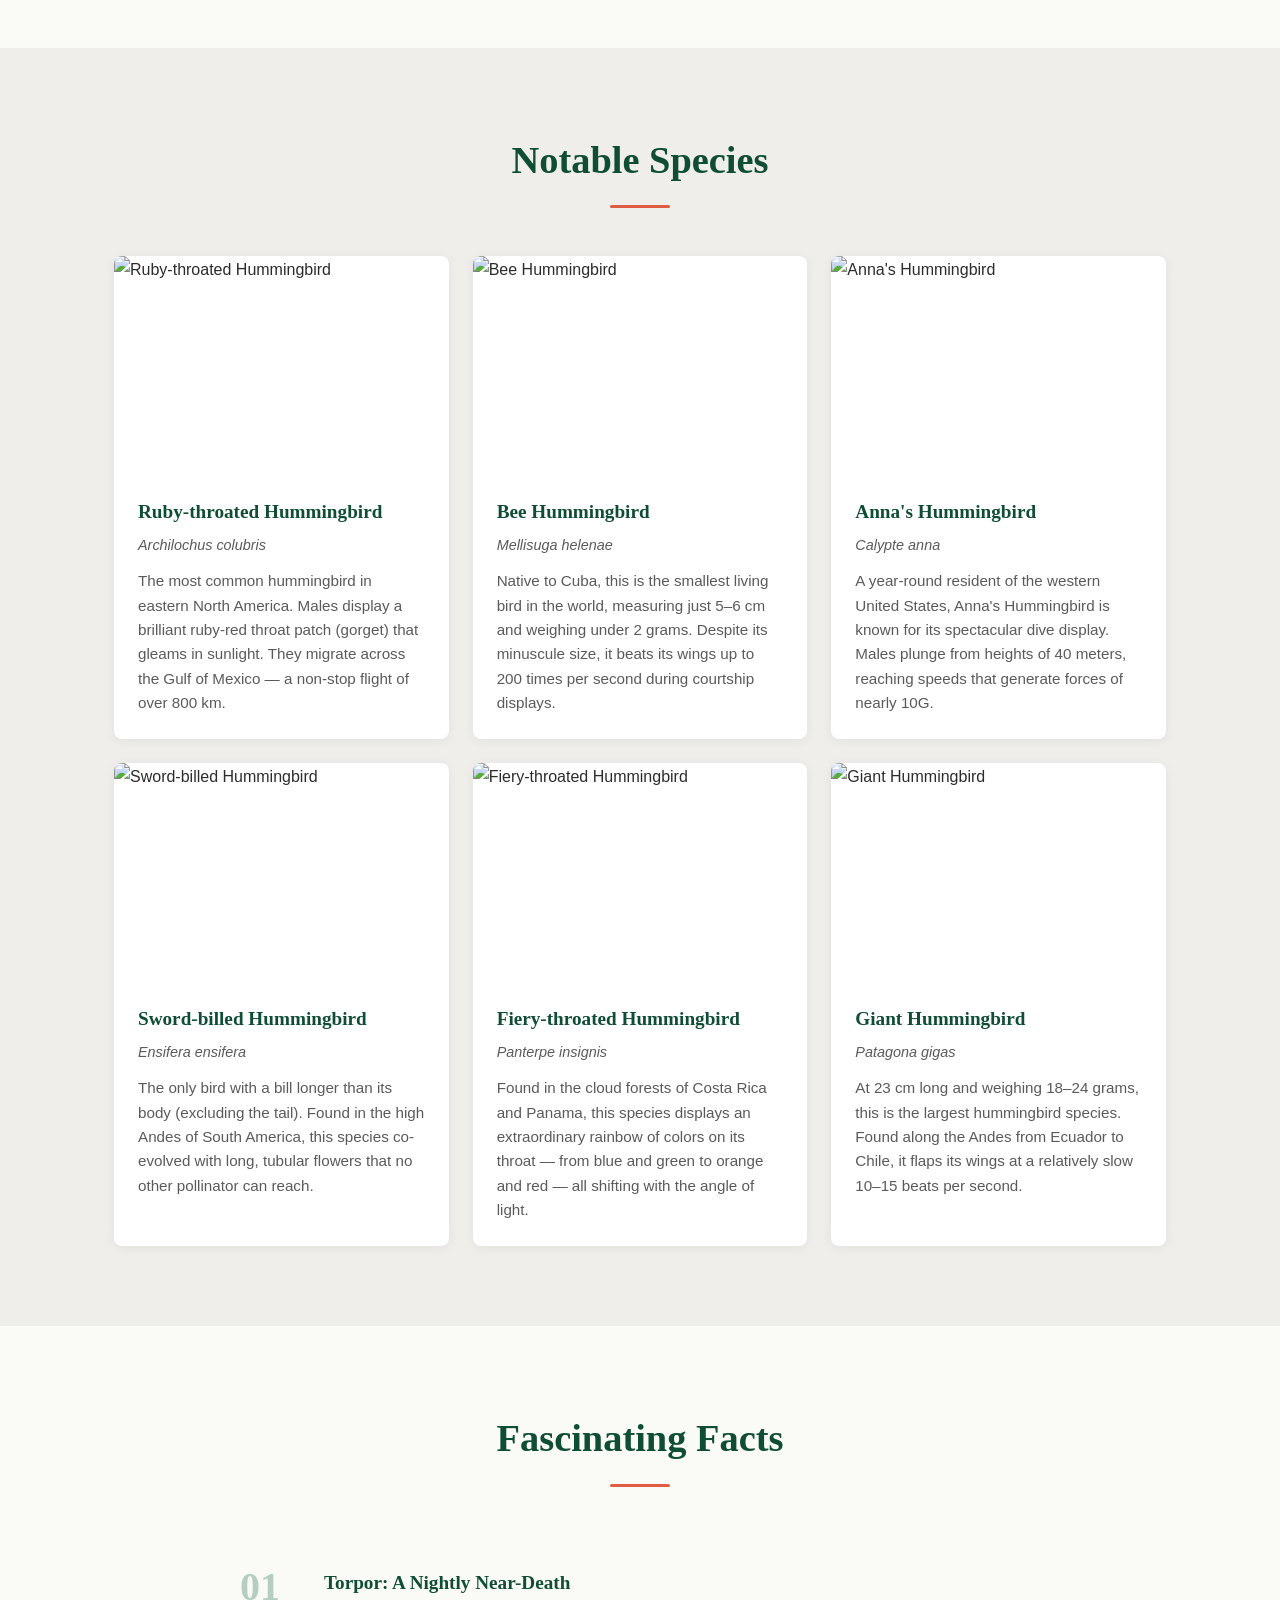
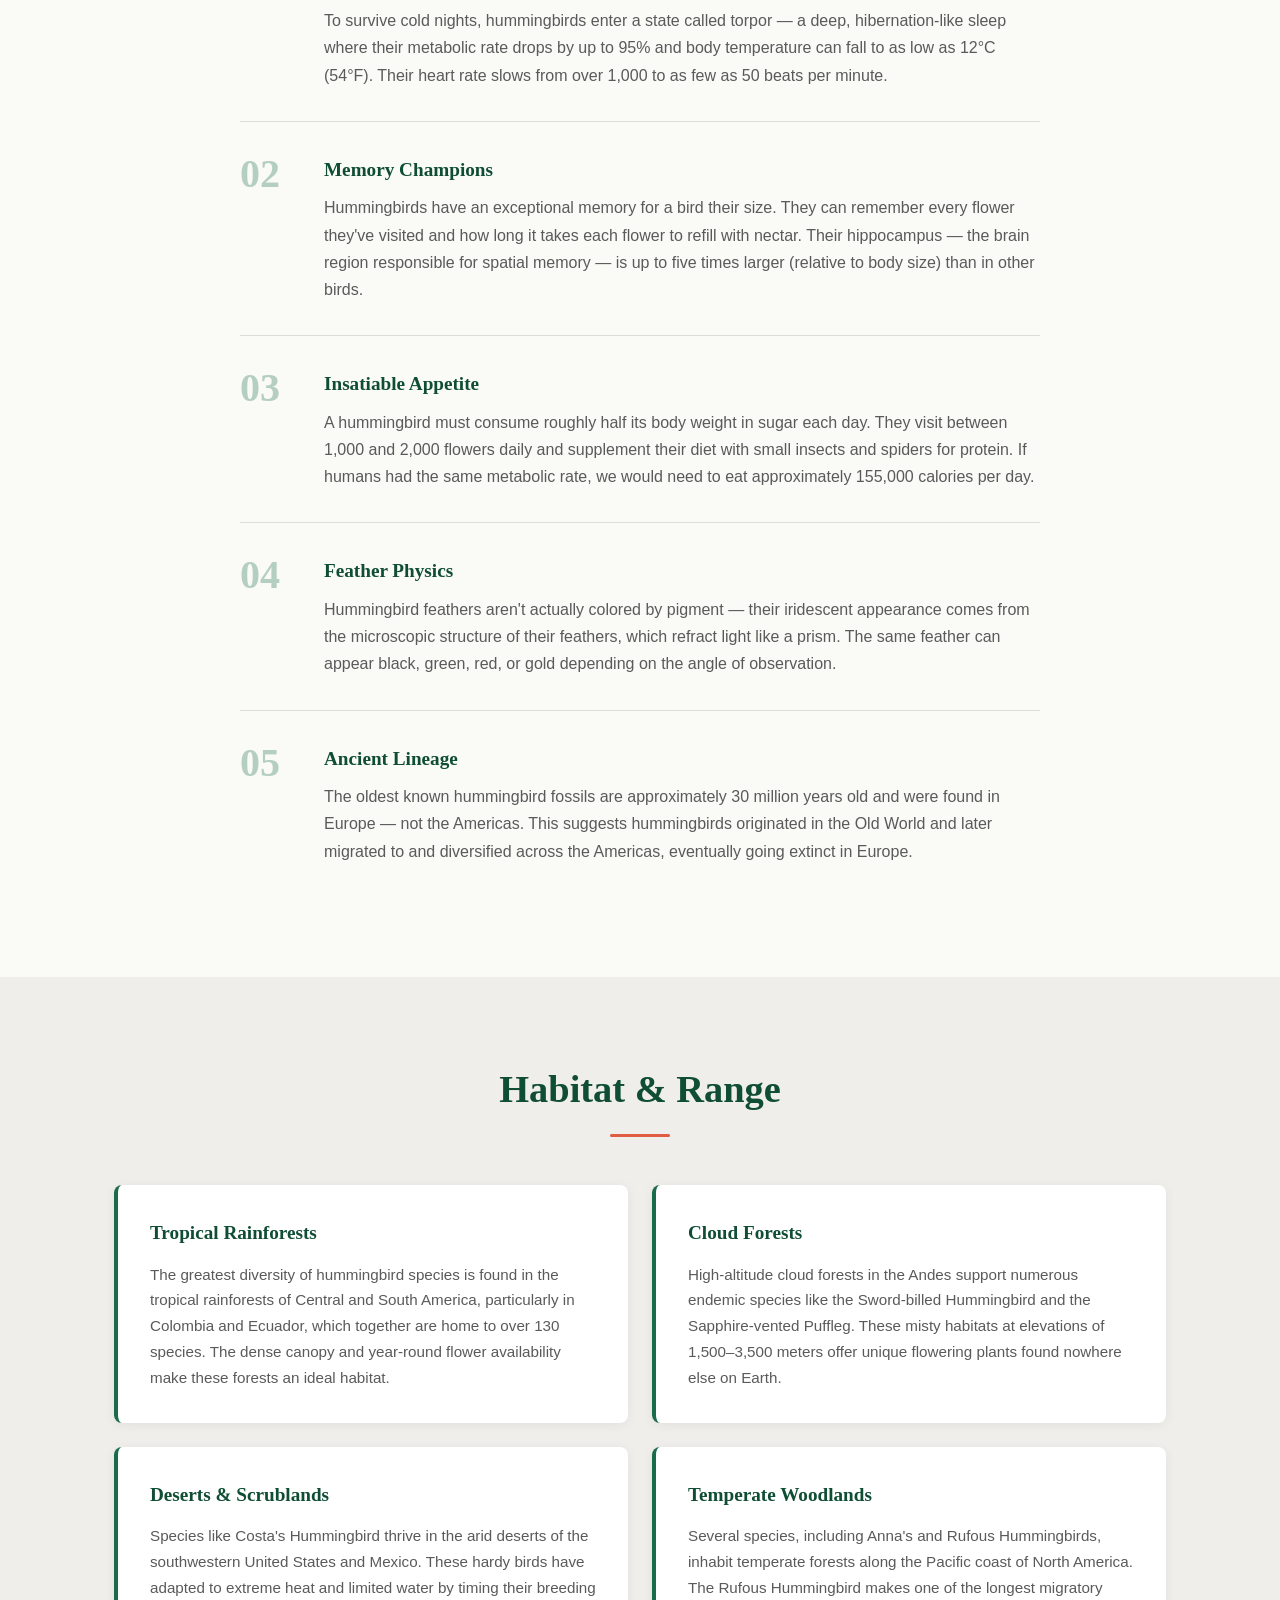
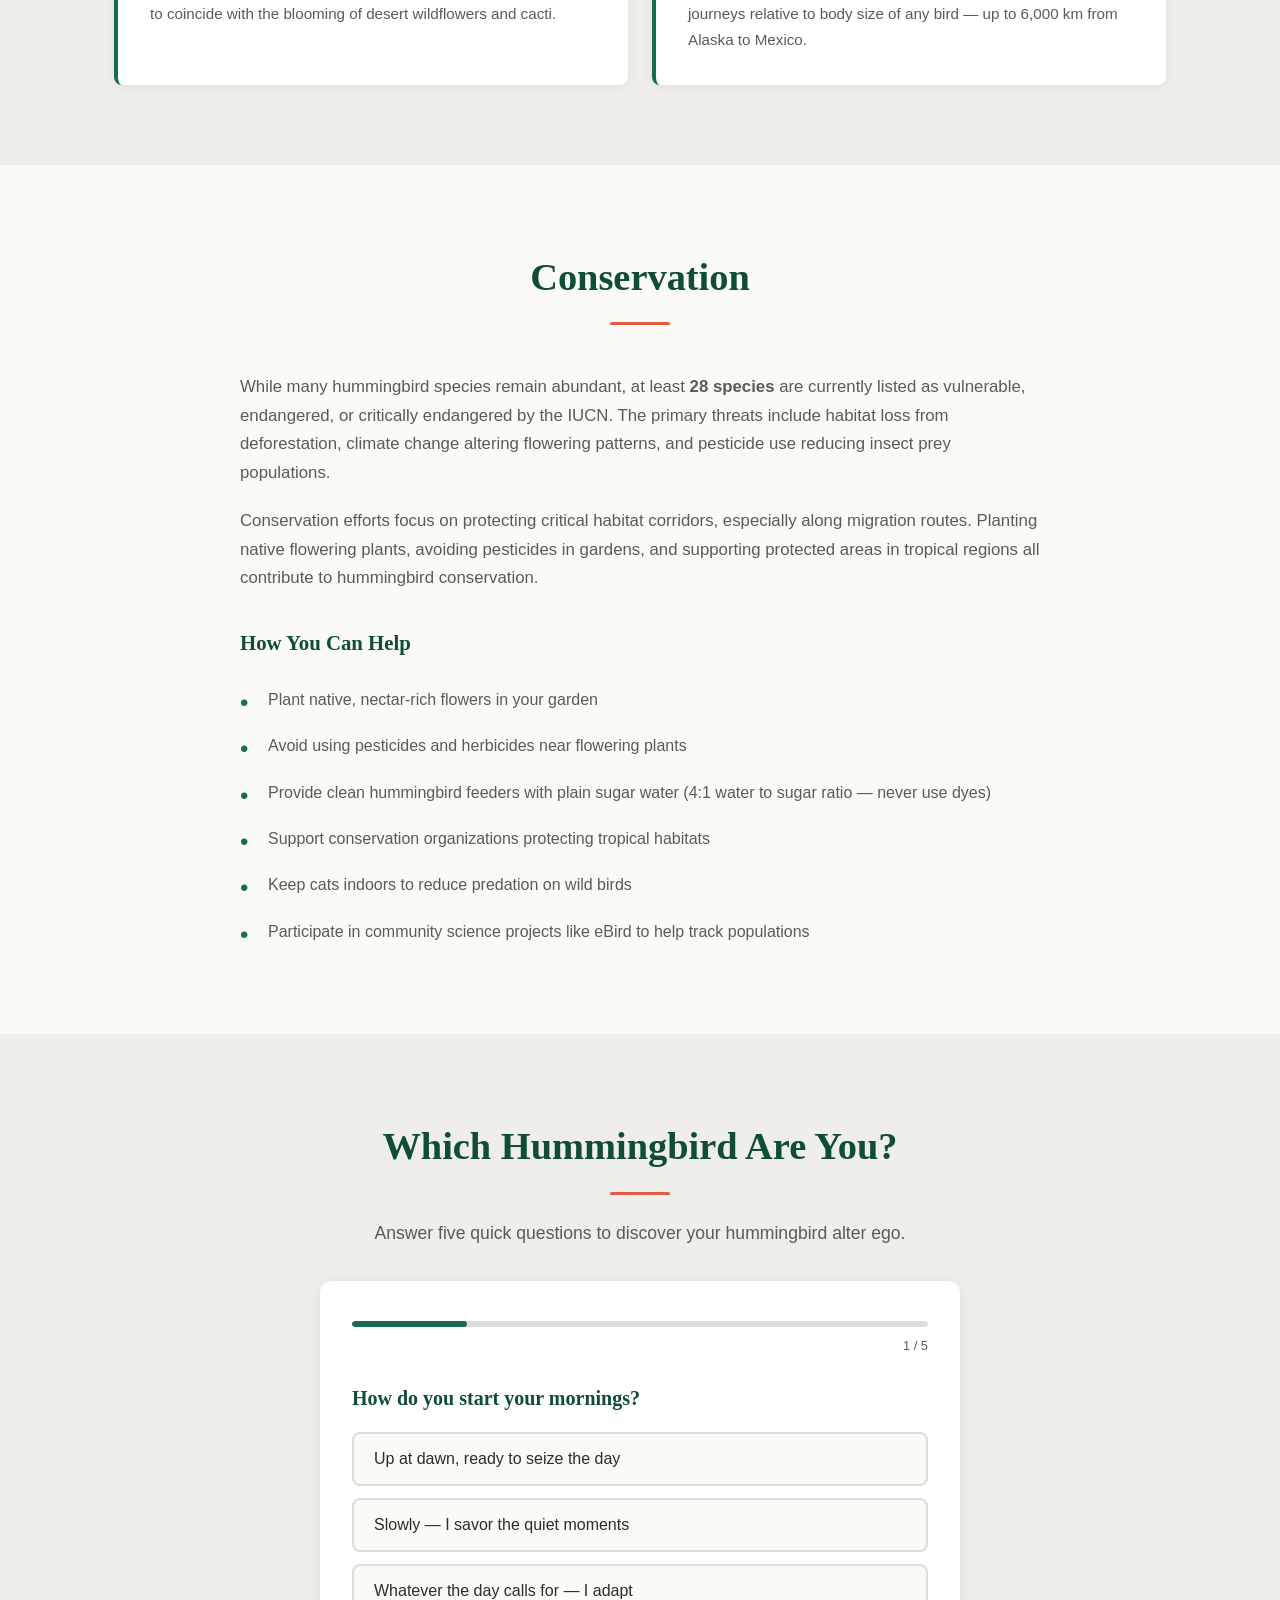
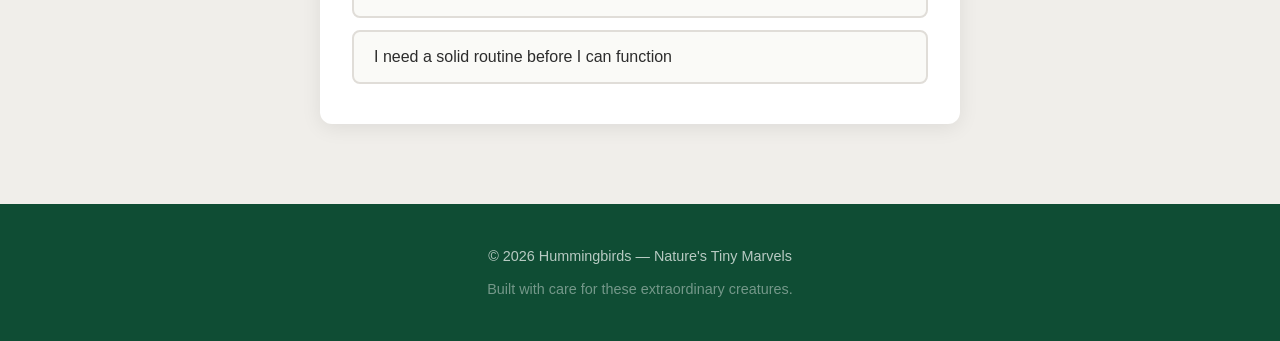
==== commit 2228b0f7: "Add 'Which Hummingbird Are You?' personality quiz Interactive 5-question quiz that maps personality " ====
--- a/index.html
+++ b/index.html
@@ -16,6 +16,7 @@
         <li><a href="#facts">Facts</a></li>
         <li><a href="#habitat">Habitat</a></li>
         <li><a href="#conservation">Conservation</a></li>
+        <li><a href="#quiz">Quiz</a></li>
         <li><a href="game/index.html" class="nav-game-link">Play Game</a></li>
       </ul>
       <button class="nav-toggle" aria-label="Toggle navigation">&#9776;</button>
@@ -289,6 +290,33 @@
         </div>
       </div>
     </section>
+    <!-- Quiz Section -->
+    <section id="quiz" class="section section-alt">
+      <div class="container">
+        <h2 class="section-title">Which Hummingbird Are You?</h2>
+        <p class="quiz-intro">Answer five quick questions to discover your hummingbird alter ego.</p>
+
+        <div class="quiz-container">
+          <div class="quiz-progress">
+            <div class="quiz-progress-bar" id="quizProgressBar"></div>
+          </div>
+          <div class="quiz-progress-text"><span id="quizStep">1</span> / 5</div>
+
+          <div id="quizContent">
+            <!-- Questions rendered by JS -->
+          </div>
+
+          <div id="quizResult" class="quiz-result" style="display:none;">
+            <img id="resultImg" class="quiz-result-img" src="" alt="">
+            <h3 id="resultName"></h3>
+            <p id="resultLatin" class="species-latin"></p>
+            <p id="resultDesc"></p>
+            <button class="btn quiz-restart" id="quizRestart">Take It Again</button>
+          </div>
+        </div>
+      </div>
+    </section>
+
   </main>
 
   <footer class="footer">
--- a/styles.css
+++ b/styles.css
@@ -463,6 +463,120 @@
   line-height: 1.4;
 }
 
+/* ===== Quiz Section ===== */
+.quiz-intro {
+  text-align: center;
+  color: var(--color-text-light);
+  font-size: 1.1rem;
+  margin-top: -1.5rem;
+  margin-bottom: 2rem;
+}
+
+.quiz-container {
+  max-width: 640px;
+  margin: 0 auto;
+  background: var(--color-white);
+  border-radius: 12px;
+  padding: 2.5rem 2rem;
+  box-shadow: 0 4px 20px rgba(0, 0, 0, 0.08);
+}
+
+.quiz-progress {
+  height: 6px;
+  background: #e0ddd8;
+  border-radius: 3px;
+  overflow: hidden;
+  margin-bottom: 0.5rem;
+}
+
+.quiz-progress-bar {
+  height: 100%;
+  width: 20%;
+  background: var(--color-primary);
+  border-radius: 3px;
+  transition: width 0.4s ease;
+}
+
+.quiz-progress-text {
+  text-align: right;
+  font-size: 0.8rem;
+  color: var(--color-text-light);
+  margin-bottom: 1.75rem;
+}
+
+.quiz-question {
+  font-family: var(--font-heading);
+  font-size: 1.25rem;
+  color: var(--color-primary-dark);
+  margin-bottom: 1.25rem;
+  line-height: 1.4;
+}
+
+.quiz-options {
+  display: flex;
+  flex-direction: column;
+  gap: 0.75rem;
+}
+
+.quiz-option {
+  display: block;
+  width: 100%;
+  text-align: left;
+  padding: 1rem 1.25rem;
+  border: 2px solid #e0ddd8;
+  border-radius: 8px;
+  background: var(--color-bg);
+  font-family: var(--font-body);
+  font-size: 1rem;
+  color: var(--color-text);
+  cursor: pointer;
+  transition: border-color var(--transition), background-color var(--transition), transform 0.15s ease;
+}
+
+.quiz-option:hover {
+  border-color: var(--color-primary);
+  background: #f0faf5;
+  transform: translateX(4px);
+}
+
+.quiz-result {
+  text-align: center;
+}
+
+.quiz-result-img {
+  width: 200px;
+  height: 200px;
+  object-fit: cover;
+  border-radius: 50%;
+  margin: 0 auto 1.5rem;
+  border: 4px solid var(--color-primary);
+}
+
+.quiz-result h3 {
+  font-family: var(--font-heading);
+  font-size: 1.5rem;
+  color: var(--color-primary-dark);
+  margin-bottom: 0.25rem;
+}
+
+.quiz-result .species-latin {
+  padding: 0;
+  margin-bottom: 1rem;
+}
+
+.quiz-result p:last-of-type {
+  font-size: 1rem;
+  color: var(--color-text-light);
+  line-height: 1.7;
+  margin-bottom: 1.75rem;
+}
+
+.quiz-restart {
+  border: none;
+  cursor: pointer;
+  font-family: var(--font-body);
+}
+
 /* ===== Footer ===== */
 .footer {
   background-color: var(--color-primary-dark);
